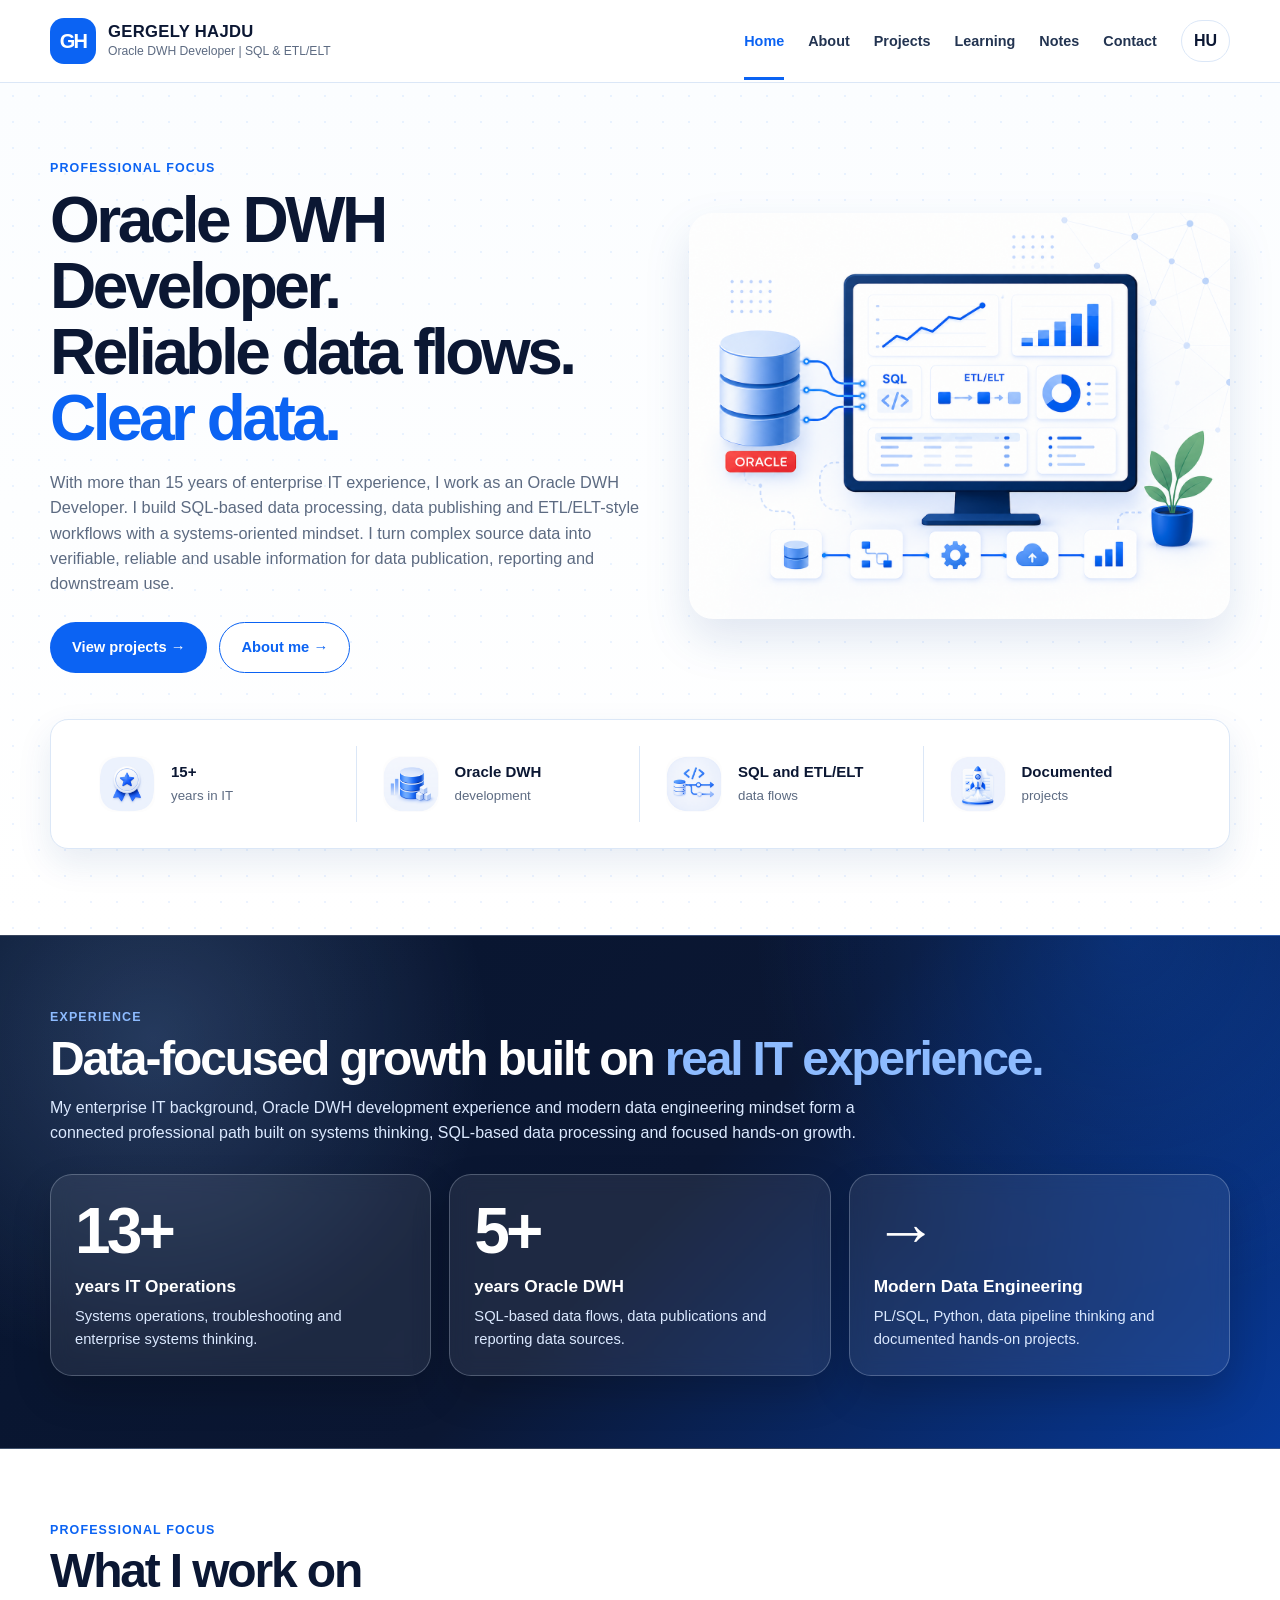
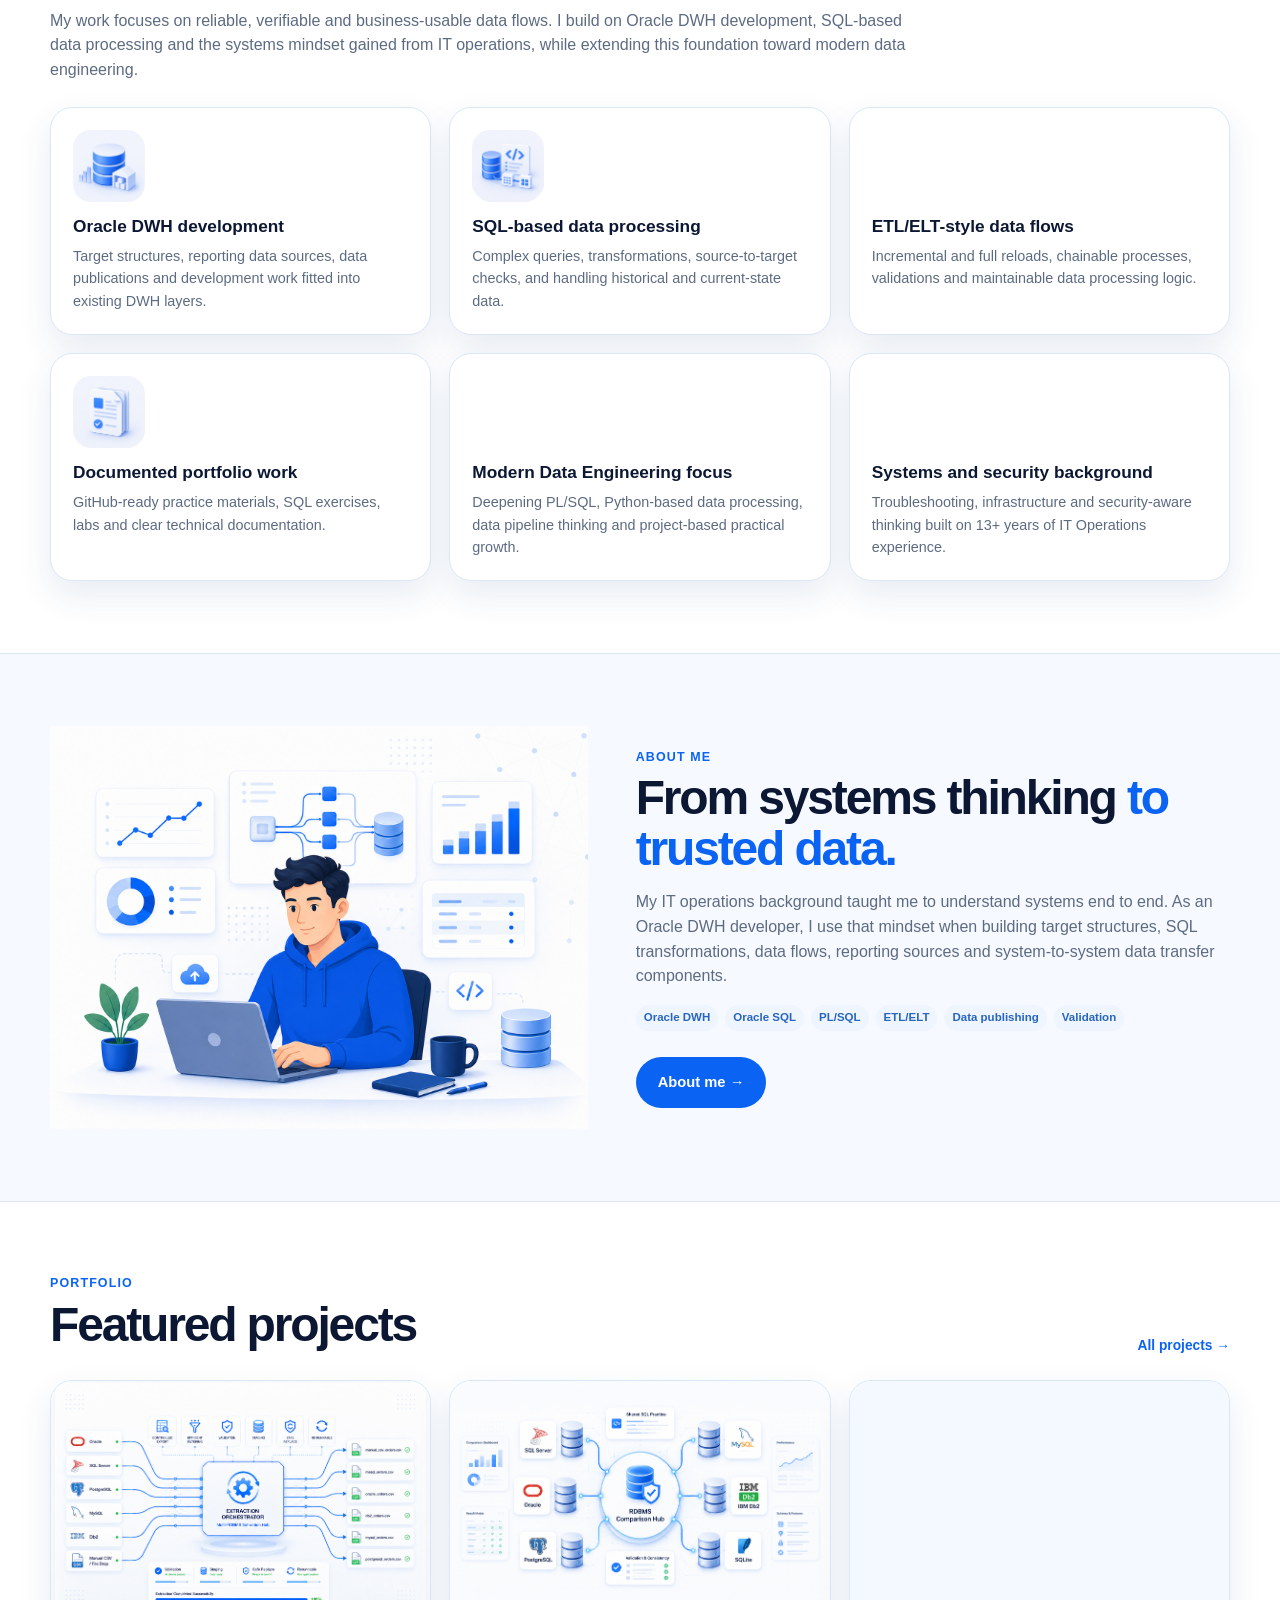
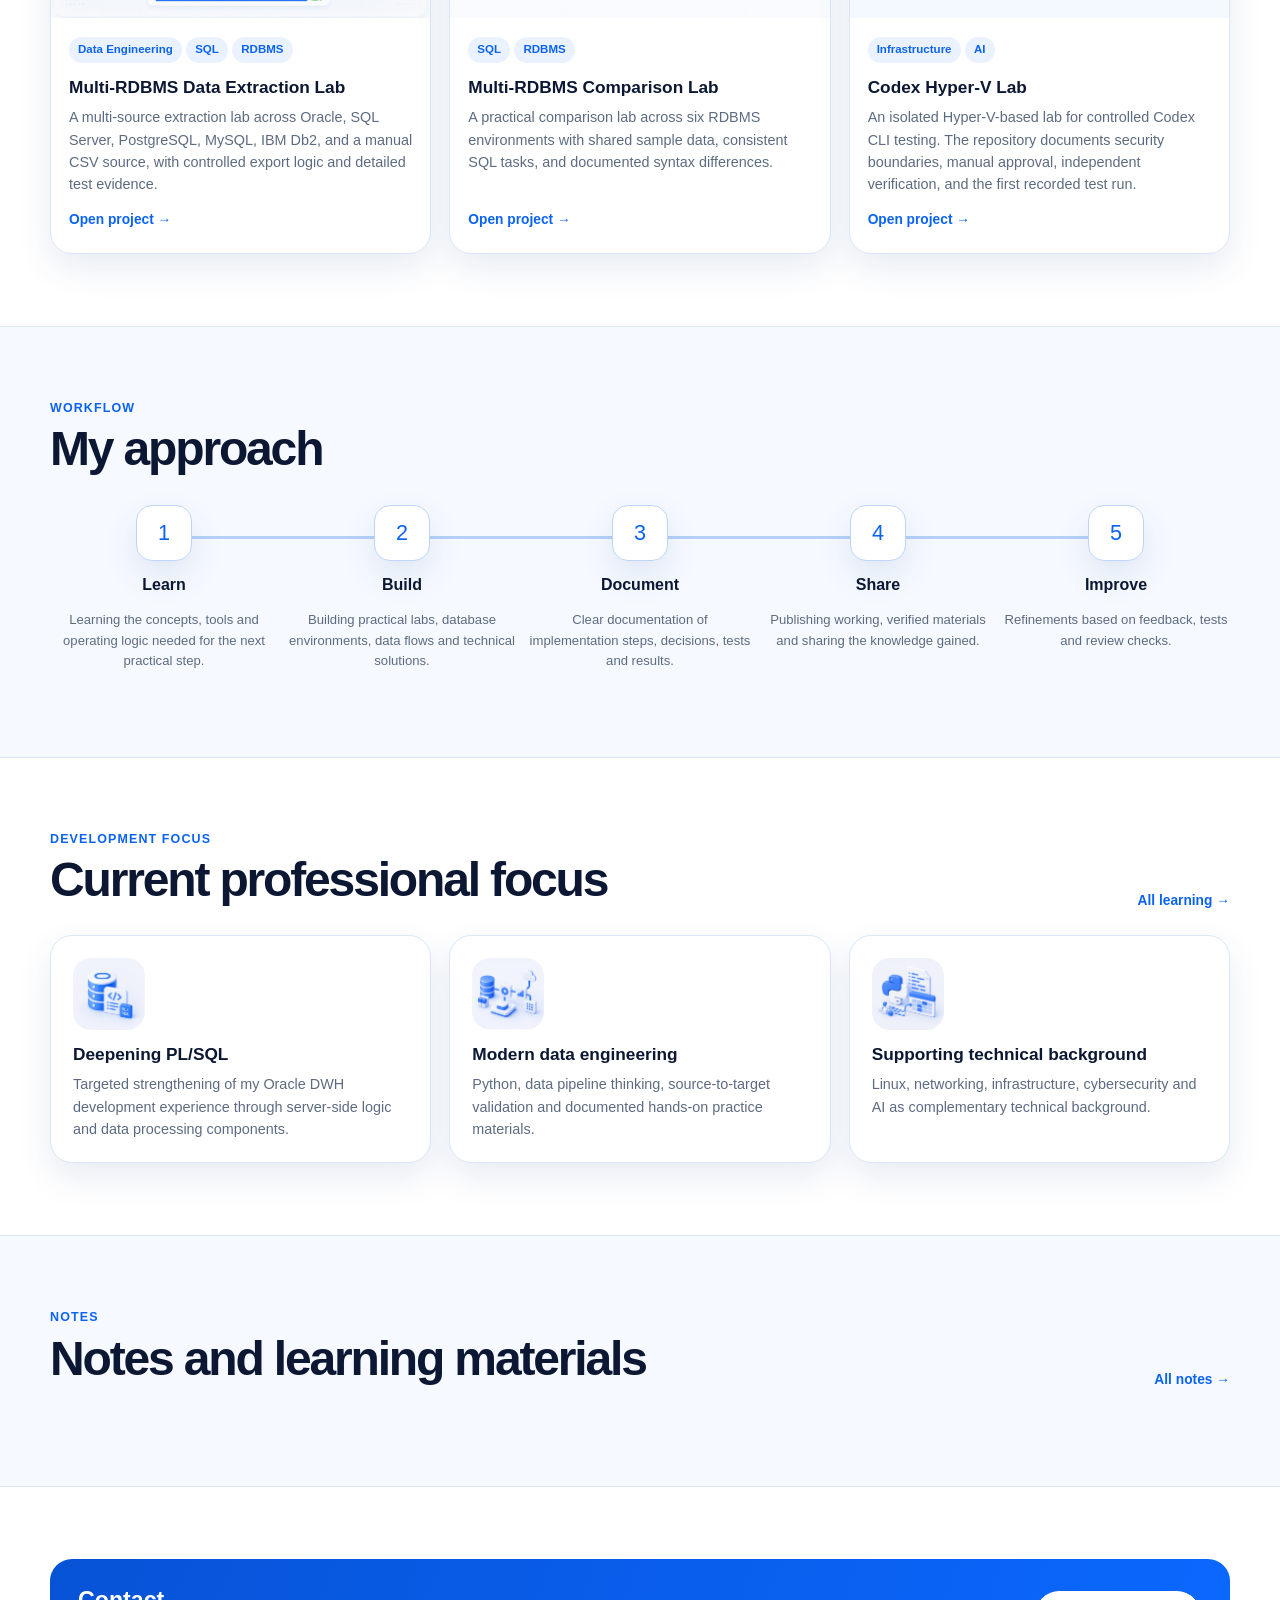
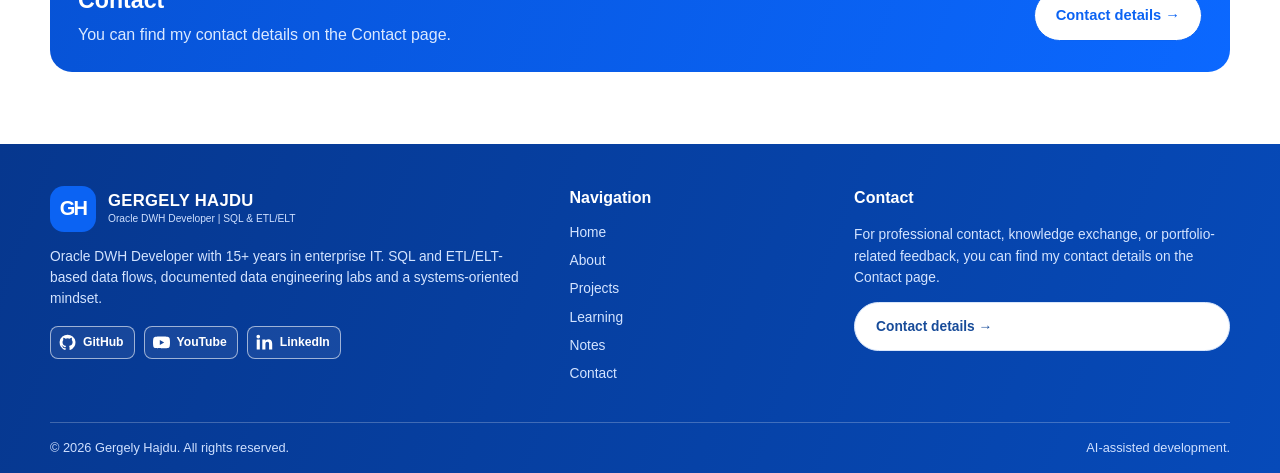
==== en/index.html @ af55f6db "Launch portfolio site on gergelyhajdu.hu" ====
<!doctype html>

<html lang="en">
  <head>
    <meta charset="utf-8" />
    <meta content="width=device-width, initial-scale=1" name="viewport" />
    <meta content="#0b63f3" name="theme-color" />
    <meta
      content="Professional portfolio of Gergely Hajdu, an Oracle DWH Developer focused on SQL and ETL/ELT-based data flows, documented projects and systems thinking."
      name="description"
    />
    <link href="../favicon.svg" rel="icon" type="image/svg+xml" />
    <link href="../favicon.ico" rel="icon" sizes="any" />
    <link href="../favicon-32.png" rel="icon" sizes="32x32" type="image/png" />
    <link href="../favicon-192.png" rel="icon" sizes="192x192" type="image/png" />
    <link href="../apple-touch-icon.png" rel="apple-touch-icon" sizes="180x180" />
    <link href="../assets/css/style.css" rel="stylesheet" />
    <title>Home | Gergely Hajdu</title>
    <meta property="og:title" content="Home | Gergely Hajdu" />
    <meta
      property="og:description"
      content="Professional portfolio of Gergely Hajdu, an Oracle DWH Developer focused on SQL and ETL/ELT-based data flows, documented projects and systems thinking."
    />
    <meta property="og:type" content="website" />
    <meta property="og:url" content="https://gergelyhajdu.hu/en/" />
    <meta property="og:image" content="https://gergelyhajdu.hu/assets/img/home-hero.png" />
    <meta property="og:image:alt" content="Gergely Hajdu professional portfolio" />
    <meta property="og:site_name" content="Hajdu Gergely" />
    <meta property="og:locale" content="en_US" />
    <meta property="og:locale:alternate" content="hu_HU" />
    <meta name="twitter:card" content="summary_large_image" />
    <meta name="twitter:title" content="Home | Gergely Hajdu" />
    <meta
      name="twitter:description"
      content="Professional portfolio of Gergely Hajdu, an Oracle DWH Developer focused on SQL and ETL/ELT-based data flows, documented projects and systems thinking."
    />
    <meta name="twitter:image" content="https://gergelyhajdu.hu/assets/img/home-hero.png" />
    <meta name="twitter:image:alt" content="Gergely Hajdu professional portfolio" />
    <link rel="canonical" href="https://gergelyhajdu.hu/en/" />
    <link rel="alternate" hreflang="hu" href="https://gergelyhajdu.hu/hu/" />
    <link rel="alternate" hreflang="en" href="https://gergelyhajdu.hu/en/" />
    <link rel="alternate" hreflang="x-default" href="https://gergelyhajdu.hu/" />
  </head>
  <body>
    <header class="site-header">
      <div class="container header-inner">
        <a class="brand" href="index.html">
          <span class="brand-mark"> GH </span>
          <span>
            <span class="brand-name"> GERGELY HAJDU </span>
            <span class="brand-sub"> Oracle DWH Developer | SQL &amp; ETL/ELT </span>
          </span>
        </a>
        <nav class="nav" data-nav="">
          <a class="active" href="index.html"> Home </a>
          <a class="" href="about.html"> About </a>
          <a class="" href="projects.html"> Projects </a>
          <a class="" href="learning.html"> Learning </a>
          <a class="" href="notes.html"> Notes </a>
          <a class="" href="contact.html"> Contact </a>
        </nav>
        <div class="header-actions">
          <a class="lang-link" href="../hu/index.html"> HU </a>
          <button aria-expanded="false" aria-label="Menu" class="menu-btn" data-menu="" type="button">☰</button>
        </div>
      </div>
    </header>
    <main>
      <section class="hero">
        <div class="container">
          <div class="hero-grid">
            <div>
              <div class="eyebrow">Professional focus</div>
              <h1>
                Oracle DWH Developer.
                <br />
                Reliable data flows.
                <br />
                <span class="accent"> Clear data. </span>
              </h1>
              <p>
                With more than 15 years of enterprise IT experience, I work as an Oracle DWH Developer. I build
                SQL-based data processing, data publishing and ETL/ELT-style workflows with a systems-oriented mindset.
                I turn complex source data into verifiable, reliable and usable information for data publication,
                reporting and downstream use.
              </p>
              <div class="cta-row">
                <a class="btn btn-primary" href="projects.html"> View projects → </a>
                <a class="btn btn-secondary" href="about.html"> About me → </a>
              </div>
            </div>
            <div class="hero-art">
              <img alt="" src="../assets/img/home-hero.png" width="1448" height="1086" decoding="async" />
            </div>
          </div>
          <div class="trust-strip">
            <div class="trust-item">
              <span class="icon-bubble">
                <img
                  alt="Years in IT icon"
                  src="../assets/img/trust-it-years.png"
                  width="768"
                  height="768"
                  decoding="async"
                  loading="lazy"
                />
              </span>
              <span>
                <strong> 15+ </strong>
                <small> years in IT </small>
              </span>
            </div>
            <div class="trust-item">
              <span class="icon-bubble">
                <img
                  alt="Oracle DWH icon"
                  src="../assets/img/trust-oracle-dwh.png"
                  width="768"
                  height="768"
                  decoding="async"
                  loading="lazy"
                />
              </span>
              <span>
                <strong> Oracle DWH </strong>
                <small> development </small>
              </span>
            </div>
            <div class="trust-item">
              <span class="icon-bubble">
                <img
                  alt="SQL and ETL/ELT icon"
                  src="../assets/img/trust-sql-etl.png"
                  width="768"
                  height="768"
                  decoding="async"
                  loading="lazy"
                />
              </span>
              <span>
                <strong> SQL and ETL/ELT </strong>
                <small> data flows </small>
              </span>
            </div>
            <div class="trust-item">
              <span class="icon-bubble">
                <img
                  alt="Documented projects icon"
                  src="../assets/img/trust-documented-projects.png"
                  width="768"
                  height="768"
                  decoding="async"
                  loading="lazy"
                />
              </span>
              <span>
                <strong> Documented </strong>
                <small> projects </small>
              </span>
            </div>
          </div>
        </div>
      </section>
      <section class="section home-experience-section">
        <div class="container">
          <div class="section-head section-head-stack">
            <div>
              <div class="eyebrow">Experience</div>
              <h2>
                Data-focused growth built on
                <span class="accent"> real IT experience. </span>
              </h2>
            </div>
            <p class="section-copy">
              My enterprise IT background, Oracle DWH development experience and modern data engineering mindset form a
              connected professional path built on systems thinking, SQL-based data processing and focused hands-on
              growth.
            </p>
          </div>
          <div class="home-experience-grid">
            <article class="home-experience-card">
              <strong class="home-experience-value"> 13+ </strong>
              <h3>years IT Operations</h3>
              <p>Systems operations, troubleshooting and enterprise systems thinking.</p>
            </article>
            <article class="home-experience-card">
              <strong class="home-experience-value"> 5+ </strong>
              <h3>years Oracle DWH</h3>
              <p>SQL-based data flows, data publications and reporting data sources.</p>
            </article>
            <article class="home-experience-card">
              <strong class="home-experience-value"> → </strong>
              <h3>Modern Data Engineering</h3>
              <p>PL/SQL, Python, data pipeline thinking and documented hands-on projects.</p>
            </article>
          </div>
        </div>
      </section>
      <section class="section home-focus-section">
        <div class="container">
          <div class="section-head section-head-stack">
            <div>
              <div class="eyebrow">Professional focus</div>
              <h2>What I work on</h2>
            </div>
            <p class="section-copy">
              My work focuses on reliable, verifiable and business-usable data flows. I build on Oracle DWH development,
              SQL-based data processing and the systems mindset gained from IT operations, while extending this
              foundation toward modern data engineering.
            </p>
          </div>
          <div class="card-grid focus-grid">
            <article class="card focus-card">
              <span class="icon-bubble">
                <img
                  alt="Oracle DWH development icon"
                  src="../assets/img/home/focus-oracle-dwh.png"
                  width="1254"
                  height="1254"
                  decoding="async"
                  loading="lazy"
                />
              </span>
              <h3>Oracle DWH development</h3>
              <p>
                Target structures, reporting data sources, data publications and development work fitted into existing
                DWH layers.
              </p>
            </article>
            <article class="card focus-card">
              <span class="icon-bubble">
                <img
                  alt="SQL-based data processing icon"
                  src="../assets/img/home/focus-sql-processing.png"
                  width="1254"
                  height="1254"
                  decoding="async"
                  loading="lazy"
                />
              </span>
              <h3>SQL-based data processing</h3>
              <p>
                Complex queries, transformations, source-to-target checks, and handling historical and current-state
                data.
              </p>
            </article>
            <article class="card focus-card">
              <span class="icon-bubble">
                <img
                  alt="ETL/ELT-style data flows icon"
                  src="../assets/img/home/focus-etl-elt.png"
                  width="1254"
                  height="1254"
                  decoding="async"
                  loading="lazy"
                />
              </span>
              <h3>ETL/ELT-style data flows</h3>
              <p>
                Incremental and full reloads, chainable processes, validations and maintainable data processing logic.
              </p>
            </article>
            <article class="card focus-card">
              <span class="icon-bubble">
                <img
                  alt="Documented portfolio work icon"
                  src="../assets/img/home/focus-documented-portfolio.png"
                  width="1254"
                  height="1254"
                  decoding="async"
                  loading="lazy"
                />
              </span>
              <h3>Documented portfolio work</h3>
              <p>GitHub-ready practice materials, SQL exercises, labs and clear technical documentation.</p>
            </article>
            <article class="card focus-card">
              <span class="icon-bubble">
                <img
                  alt="Modern Data Engineering focus icon"
                  src="../assets/img/home/focus-modern-data-engineering.png"
                  width="1254"
                  height="1254"
                  decoding="async"
                  loading="lazy"
                />
              </span>
              <h3>Modern Data Engineering focus</h3>
              <p>
                Deepening PL/SQL, Python-based data processing, data pipeline thinking and project-based practical
                growth.
              </p>
            </article>
            <article class="card focus-card">
              <span class="icon-bubble">
                <img
                  alt="Systems and security background icon"
                  src="../assets/img/home/focus-systems-security.png"
                  width="1254"
                  height="1254"
                  decoding="async"
                  loading="lazy"
                />
              </span>
              <h3>Systems and security background</h3>
              <p>
                Troubleshooting, infrastructure and security-aware thinking built on 13+ years of IT Operations
                experience.
              </p>
            </article>
          </div>
        </div>
      </section>
      <section class="section section-soft">
        <div class="container split">
          <div>
            <img alt="" src="../assets/img/about-hero.png" width="1448" height="1086" decoding="async" />
          </div>
          <div>
            <div class="eyebrow">About me</div>
            <h2>
              From systems thinking
              <span class="accent"> to trusted data. </span>
            </h2>
            <p class="section-copy">
              My IT operations background taught me to understand systems end to end. As an Oracle DWH developer, I use
              that mindset when building target structures, SQL transformations, data flows, reporting sources and
              system-to-system data transfer components.
            </p>
            <div class="chip-row">
              <span class="chip">Oracle DWH</span>
              <span class="chip">Oracle SQL</span>
              <span class="chip">PL/SQL</span>
              <span class="chip">ETL/ELT</span>
              <span class="chip">Data publishing</span>
              <span class="chip">Validation</span>
            </div>
            <div class="cta-row">
              <a class="btn btn-primary" href="about.html"> About me → </a>
            </div>
          </div>
        </div>
      </section>
      <section class="section">
        <div class="container">
          <div class="section-head">
            <div>
              <div class="eyebrow">Portfolio</div>
              <h2>Featured projects</h2>
            </div>
            <a class="card-link" href="projects.html"> All projects → </a>
          </div>
          <div class="card-grid projects-grid">
            <article class="card project-card" data-tags="data-engineering sql rdbms">
              <img
                alt="Multi-RDBMS Data Extraction Lab project image"
                src="../assets/img/projects/project-multi-rdbms-data-extraction-lab.png"
                width="1586"
                height="992"
                decoding="async"
                loading="lazy"
              />
              <div class="project-content">
                <span>
                  <span class="tag">Data Engineering</span>
                  <span class="tag">SQL</span>
                  <span class="tag">RDBMS</span>
                </span>
                <h3>Multi-RDBMS Data Extraction Lab</h3>
                <p>
                  A multi-source extraction lab across Oracle, SQL Server, PostgreSQL, MySQL, IBM Db2, and a manual CSV
                  source, with controlled export logic and detailed test evidence.
                </p>
                <a
                  class="card-link"
                  href="https://github.com/gergelyhajdu/multi-rdbms-data-extraction-lab"
                  rel="noopener"
                  target="_blank"
                  >Open project →</a
                >
              </div>
            </article>
            <article class="card project-card" data-tags="sql rdbms">
              <img
                alt="Multi-RDBMS Comparison Lab project image"
                src="../assets/img/projects/project-multi-rdbms-comparison-lab.png"
                width="1586"
                height="992"
                decoding="async"
                loading="lazy"
              />
              <div class="project-content">
                <span>
                  <span class="tag">SQL</span>
                  <span class="tag">RDBMS</span>
                </span>
                <h3>Multi-RDBMS Comparison Lab</h3>
                <p>
                  A practical comparison lab across six RDBMS environments with shared sample data, consistent SQL
                  tasks, and documented syntax differences.
                </p>
                <a
                  class="card-link"
                  href="https://github.com/gergelyhajdu/multi-rdbms-comparison-lab"
                  rel="noopener"
                  target="_blank"
                  >Open project →</a
                >
              </div>
            </article>
            <article class="card project-card" data-tags="infrastructure ai">
              <img
                alt="Codex Hyper-V Lab project image"
                src="../assets/img/projects/project-codex-hyperv-lab.png"
                width="1586"
                height="992"
                decoding="async"
                loading="lazy"
              />
              <div class="project-content">
                <span>
                  <span class="tag">Infrastructure</span>
                  <span class="tag">AI</span>
                </span>
                <h3>Codex Hyper-V Lab</h3>
                <p>
                  An isolated Hyper-V-based lab for controlled Codex CLI testing. The repository documents security
                  boundaries, manual approval, independent verification, and the first recorded test run.
                </p>
                <a
                  class="card-link"
                  href="https://github.com/gergelyhajdu/codex-hyperv-lab"
                  rel="noopener"
                  target="_blank"
                  >Open project →</a
                >
              </div>
            </article>
          </div>
        </div>
      </section>
      <section class="section section-soft">
        <div class="container">
          <div class="section-head">
            <div>
              <div class="eyebrow">Workflow</div>
              <h2>My approach</h2>
            </div>
          </div>
          <div class="approach">
            <div class="step">
              <span class="icon-bubble"> 1 </span>
              <div>
                <strong> Learn </strong>
                <p>Learning the concepts, tools and operating logic needed for the next practical step.</p>
              </div>
            </div>
            <div class="step">
              <span class="icon-bubble"> 2 </span>
              <div>
                <strong> Build </strong>
                <p>Building practical labs, database environments, data flows and technical solutions.</p>
              </div>
            </div>
            <div class="step">
              <span class="icon-bubble"> 3 </span>
              <div>
                <strong> Document </strong>
                <p>Clear documentation of implementation steps, decisions, tests and results.</p>
              </div>
            </div>
            <div class="step">
              <span class="icon-bubble"> 4 </span>
              <div>
                <strong> Share </strong>
                <p>Publishing working, verified materials and sharing the knowledge gained.</p>
              </div>
            </div>
            <div class="step">
              <span class="icon-bubble"> 5 </span>
              <div>
                <strong> Improve </strong>
                <p>Refinements based on feedback, tests and review checks.</p>
              </div>
            </div>
          </div>
        </div>
      </section>
      <section class="section current-focus-section">
        <div class="container">
          <div class="section-head">
            <div>
              <div class="eyebrow">Development focus</div>
              <h2>Current professional focus</h2>
            </div>
            <a class="card-link" href="learning.html"> All learning → </a>
          </div>
          <div class="card-grid focus-grid">
            <article class="card focus-card">
              <span class="icon-bubble">
                <img
                  alt="Deepening PL/SQL icon"
                  src="../assets/img/home/current-focus-plsql.png"
                  width="1254"
                  height="1254"
                  decoding="async"
                  loading="lazy"
                />
              </span>
              <h3>Deepening PL/SQL</h3>
              <p>
                Targeted strengthening of my Oracle DWH development experience through server-side logic and data
                processing components.
              </p>
            </article>
            <article class="card focus-card">
              <span class="icon-bubble">
                <img
                  alt="Modern data engineering icon"
                  src="../assets/img/home/current-focus-modern-de.png"
                  width="1254"
                  height="1254"
                  decoding="async"
                  loading="lazy"
                />
              </span>
              <h3>Modern data engineering</h3>
              <p>
                Python, data pipeline thinking, source-to-target validation and documented hands-on practice materials.
              </p>
            </article>
            <article class="card focus-card">
              <span class="icon-bubble">
                <img
                  alt="Python and data processing icon"
                  src="../assets/img/home/current-focus-python.png"
                  width="1254"
                  height="1254"
                  decoding="async"
                  loading="lazy"
                />
              </span>
              <h3>Supporting technical background</h3>
              <p>Linux, networking, infrastructure, cybersecurity and AI as complementary technical background.</p>
            </article>
          </div>
        </div>
      </section>
      <section class="section section-soft">
        <div class="container">
          <div class="section-head">
            <div>
              <div class="eyebrow">Notes</div>
              <h2>Notes and learning materials</h2>
            </div>
            <a class="card-link" href="notes.html"> All notes → </a>
          </div>
          <!-- Homepage note cards temporarily hidden until the Notes page has actual published content.

     <div class="card-grid notes-grid">
      <article class="card note-card">
       <span class="tag">
        Cisco IOS CLI
       </span>
       <h3>
        Cisco IOS CLI command notes
       </h3>
       <p>
        A continuously expanding command collection designed as a learning reference rather than a full manual.
       </p>
       <a class="card-link" href="notes.html">
        Details →
       </a>
      </article>
      <article class="card note-card">
       <span class="tag">
        IBM Cybersecurity
       </span>
       <h3>
        Structured study notes
       </h3>
       <p>
        Readable Hungarian notes built from English course material while preserving technical meaning.
       </p>
       <a class="card-link" href="notes.html">
        Details →
       </a>
      </article>
      <article class="card note-card">
       <span class="tag">
        IBM Data Engineering
       </span>
       <h3>
        Data engineering foundations
       </h3>
       <p>
        Course concepts will later be mapped to practical projects and GitHub documentation.
       </p>
       <a class="card-link" href="notes.html">
        Details →
       </a>
      </article>
     </div>
     -->
        </div>
      </section>
      <section class="section">
        <div class="container">
          <div class="cta-band">
            <div>
              <h3>Contact</h3>
              <p>You can find my contact details on the Contact page.</p>
            </div>
            <a class="btn btn-secondary" href="contact.html">Contact details →</a>
          </div>
        </div>
      </section>
    </main>
    <footer class="footer">
      <div class="container">
        <div class="footer-grid">
          <div>
            <div class="brand">
              <span class="brand-mark"> GH </span>
              <span>
                <span class="brand-name"> GERGELY HAJDU </span>
                <span class="brand-sub"> Oracle DWH Developer | SQL &amp; ETL/ELT </span>
              </span>
            </div>
            <p>
              Oracle DWH Developer with 15+ years in enterprise IT. SQL and ETL/ELT-based data flows, documented data
              engineering labs and a systems-oriented mindset.
            </p>
            <div class="social-row">
              <a
                aria-label="GitHub"
                class="social-btn"
                href="https://github.com/gergelyhajdu"
                rel="noopener"
                target="_blank"
              >
                <img
                  alt=""
                  src="../assets/img/social/github.svg"
                  width="24"
                  height="24"
                  decoding="async"
                  loading="lazy"
                />
                <span> GitHub </span>
              </a>
              <a
                aria-label="YouTube"
                class="social-btn"
                href="https://www.youtube.com/@GergelyHajduData"
                rel="noopener"
                target="_blank"
              >
                <img
                  alt=""
                  src="../assets/img/social/youtube.svg"
                  width="24"
                  height="24"
                  decoding="async"
                  loading="lazy"
                />
                <span> YouTube </span>
              </a>
              <a
                aria-label="LinkedIn"
                class="social-btn"
                href="https://www.linkedin.com/in/gergely-hajdu-data/"
                rel="noopener"
                target="_blank"
              >
                <img
                  alt=""
                  src="../assets/img/social/linkedin.svg"
                  width="24"
                  height="24"
                  decoding="async"
                  loading="lazy"
                />
                <span> LinkedIn </span>
              </a>
            </div>
          </div>
          <div>
            <h4>Navigation</h4>
            <a href="index.html"> Home </a>
            <a href="about.html"> About </a>
            <a href="projects.html"> Projects </a>
            <a href="learning.html"> Learning </a>
            <a href="notes.html"> Notes </a>
            <a href="contact.html"> Contact </a>
          </div>
          <div>
            <h4>Contact</h4>
            <p>For professional contact, knowledge exchange, or portfolio-related feedback, you can find my contact details on the Contact page.</p>
            <a class="btn btn-secondary" href="contact.html"> Contact details → </a>
          </div>
        </div>
        <div class="footer-bottom">
          <span> © 2026 Gergely Hajdu. All rights reserved. </span>
          <span> AI-assisted development. </span>
        </div>
      </div>
    </footer>
    <button aria-label="Back to top" class="back-to-top" data-back-to-top="" type="button">↑</button>
    <script src="../assets/js/site.js"></script>
  </body>
</html>
---- assets/css/style.css ----
:root {
  --blue: #0b63f3;
  --blue-2: #0648bf;
  --blue-3: #eaf2ff;
  --ink: #0b1733;
  --muted: #5d6b82;
  --line: #dbe7f7;
  --surface: #fff;
  --surface-soft: #f6f9ff;
  --footer: #073a9b;
  --shadow: 0 14px 34px rgba(15, 64, 140, 0.1);
  --radius: 22px;
  --max: 1180px;
}

* {
  box-sizing: border-box;
}

html {
  scroll-behavior: smooth;
}

body {
  margin: 0;
  font-family: Inter, Arial, Helvetica, sans-serif;
  background: #fff;
  color: var(--ink);
  line-height: 1.55;
}

a {
  text-decoration: none;
  color: inherit;
}

img {
  max-width: 100%;
  height: auto;
  display: block;
}

.container {
  width: min(var(--max), calc(100% - 36px));
  margin-inline: auto;
}

.eyebrow {
  font-size: 0.78rem;
  letter-spacing: 0.09em;
  text-transform: uppercase;
  color: var(--blue);
  font-weight: 800;
}

.muted {
  color: var(--muted);
}

.site-header {
  position: sticky;
  top: 0;
  z-index: 30;
  background: rgba(255, 255, 255, 0.94);
  border-bottom: 1px solid var(--line);
  backdrop-filter: blur(15px);
}

.header-inner {
  min-height: 82px;
  display: flex;
  align-items: center;
  gap: 24px;
}

.brand {
  display: flex;
  align-items: center;
  gap: 12px;
  margin-right: auto;
  min-width: 0;
}

.brand > span:last-child {
  display: block;
  min-width: 0;
}

.brand-mark {
  width: 46px;
  height: 46px;
  border-radius: 14px;
  background: var(--blue);
  color: white;
  font-weight: 900;
  font-size: 1.25rem;
  display: grid;
  place-items: center;
  letter-spacing: -0.09em;
  flex: 0 0 auto;
}

.brand-name {
  display: block;
  font-weight: 900;
  letter-spacing: 0.02em;
  font-size: 1.04rem;
  line-height: 1.05;
}

.brand-sub {
  display: block;
  font-size: 0.76rem;
  color: var(--muted);
  margin-top: 4px;
  line-height: 1.25;
  white-space: nowrap;
}

.nav {
  display: flex;
  gap: 24px;
  align-items: center;
}

.nav a {
  font-size: 0.9rem;
  color: #233451;
  font-weight: 700;
  padding: 28px 0 24px;
  border-bottom: 3px solid transparent;
}

.nav a:hover,
.nav a.active {
  color: var(--blue);
  border-color: var(--blue);
}

.header-actions {
  display: flex;
  gap: 10px;
  align-items: center;
}

.lang-link,
.menu-btn {
  border: 1px solid var(--line);
  background: white;
  color: var(--ink);
  border-radius: 999px;
  padding: 8px 12px;
  font-weight: 800;
  cursor: pointer;
}

.lang-link.active {
  background: var(--blue);
  border-color: var(--blue);
  color: white;
}

.menu-btn {
  display: none;
  font-size: 1.1rem;
}

.hero {
  position: relative;
  overflow: hidden;
  background: linear-gradient(180deg, #fbfdff, #fff);
  padding: 76px 0 34px;
}

.hero:before,
.page-hero:before {
  content: "";
  position: absolute;
  inset: 0;
  background-image: radial-gradient(#8dbbff 1.4px, transparent 1.4px);
  background-size: 26px 26px;
  opacity: 0.17;
  pointer-events: none;
}

.hero-grid,
.page-hero-grid {
  position: relative;
  display: grid;
  grid-template-columns: 1.05fr 0.95fr;
  gap: 42px;
  align-items: center;
}

.hero h1,
.page-hero h1 {
  font-size: clamp(2.5rem, 5vw, 4.8rem);
  line-height: 1.03;
  margin: 10px 0 18px;
  letter-spacing: -0.055em;
}

.accent {
  color: var(--blue);
}

.hero p,
.page-hero p {
  color: var(--muted);
  max-width: 680px;
  font-size: 1.02rem;
}

.cta-row {
  display: flex;
  flex-wrap: wrap;
  gap: 12px;
  margin-top: 26px;
}

.btn {
  display: inline-flex;
  align-items: center;
  justify-content: center;
  gap: 10px;
  border-radius: 999px;
  padding: 13px 21px;
  font-weight: 800;
  font-size: 0.92rem;
  border: 1px solid transparent;
  transition: 0.18s ease;
}

.btn-primary {
  background: var(--blue);
  color: white;
}

.btn-primary:hover {
  background: var(--blue-2);
  transform: translateY(-2px);
}

.btn-secondary {
  color: var(--blue);
  border-color: var(--blue);
  background: white;
}

.btn-secondary:hover {
  background: var(--blue-3);
}

.hero-art img,
.page-hero-art img {
  width: 100%;
  border-radius: 24px;
  filter: drop-shadow(0 20px 22px rgba(7, 54, 140, 0.12));
}

.trust-strip {
  display: grid;
  grid-template-columns: repeat(4, 1fr);
  background: white;
  box-shadow: var(--shadow);
  border: 1px solid var(--line);
  border-radius: 18px;
  padding: 16px 12px;
  margin-top: 26px;
  position: relative;
}

.trust-item {
  display: flex;
  gap: 12px;
  align-items: center;
  padding: 4px 16px;
  border-right: 1px solid var(--line);
}

.trust-item:last-child {
  border-right: 0;
}

.icon-bubble {
  width: 56px;
  height: 56px;
  border-radius: 16px;
  display: grid;
  place-items: center;
  background: transparent;
  color: var(--blue);
  font-size: 1.35rem;
  flex: 0 0 auto;
  overflow: hidden;
}

.trust-strip .icon-bubble img {
  width: 100%;
  height: 100%;
  display: block;
  object-fit: cover;
}

.trust-item strong {
  display: block;
  font-size: 0.94rem;
}

.trust-item small {
  color: var(--muted);
}

.section {
  padding: 72px 0;
}

.section-soft {
  background: var(--surface-soft);
  border-top: 1px solid var(--line);
  border-bottom: 1px solid var(--line);
}

.section-head {
  display: flex;
  justify-content: space-between;
  gap: 22px;
  align-items: end;
  margin-bottom: 24px;
}

.section h2 {
  font-size: clamp(2rem, 4vw, 3rem);
  line-height: 1.05;
  letter-spacing: -0.045em;
  margin: 6px 0;
}

.section-copy {
  color: var(--muted);
  max-width: 780px;
}

.card-grid {
  display: grid;
  gap: 18px;
}

.focus-grid {
  grid-template-columns: repeat(3, 1fr);
}

.card {
  background: var(--surface);
  border: 1px solid var(--line);
  border-radius: var(--radius);
  box-shadow: var(--shadow);
  padding: 22px;
}

.focus-card h3,
.project-card h3,
.note-card h3 {
  font-size: 1.08rem;
  line-height: 1.22;
  margin: 14px 0 8px;
}

.focus-card p,
.project-card p,
.note-card p {
  font-size: 0.9rem;
  color: var(--muted);
  margin: 0;
}

.split {
  display: grid;
  grid-template-columns: 0.95fr 1.05fr;
  gap: 48px;
  align-items: center;
}

.filters {
  display: flex;
  flex-wrap: wrap;
  gap: 8px;
  margin-bottom: 20px;
}

.filter-btn {
  border: 1px solid #bdd4f7;
  background: white;
  border-radius: 999px;
  padding: 9px 16px;
  color: #3d506d;
  font-weight: 800;
  cursor: pointer;
}

.filter-btn.active,
.filter-btn:hover {
  background: var(--blue);
  border-color: var(--blue);
  color: #fff;
}

.projects-grid {
  grid-template-columns: repeat(3, 1fr);
}

.project-card {
  padding: 0;
  overflow: hidden;
  display: flex;
  flex-direction: column;
}

.project-card[hidden] {
  display: none;
}

.project-card img {
  width: 100%;
  aspect-ratio: 16/10;
  object-fit: cover;
  background: #edf5ff;
}

.project-content {
  padding: 18px 18px 22px;
  display: flex;
  flex-direction: column;
  flex: 1;
}

.tag {
  display: inline-flex;
  align-items: center;
  border-radius: 999px;
  padding: 4px 9px;
  background: var(--blue-3);
  color: var(--blue);
  font-size: 0.72rem;
  font-weight: 900;
  width: max-content;
}

.status {
  margin-left: 6px;
  background: #ecfdf3;
  color: #15824b;
}

.status.private {
  background: #fff7db;
  color: #946000;
}

.status.planned {
  background: #f3f4f6;
  color: #4b5563;
}

.card-link {
  display: inline-flex;
  gap: 8px;
  align-items: center;
  color: var(--blue);
  font-weight: 900;
  font-size: 0.86rem;
  margin-top: auto;
  padding-top: 14px;
}

.approach {
  display: grid;
  grid-template-columns: repeat(5, 1fr);
  gap: 10px;
  position: relative;
}

.approach:before {
  content: "";
  position: absolute;
  top: 31px;
  left: 8%;
  right: 8%;
  height: 3px;
  background: #b6d0fb;
}

.step {
  text-align: center;
  position: relative;
}

.step .icon-bubble {
  margin: auto;
  background: #fff;
  border: 1px solid #bed6fd;
  box-shadow: var(--shadow);
}

.step strong {
  display: block;
  margin-top: 12px;
}

.step p {
  font-size: 0.82rem;
  color: var(--muted);
}

.notes-grid {
  grid-template-columns: repeat(3, 1fr);
}

.note-card {
  display: flex;
  flex-direction: column;
}

.contact-grid {
  display: grid;
  grid-template-columns: 1fr 1fr;
  gap: 20px;
}

.info-card {
  padding: 28px;
}

textarea {
  width: 100%;
  padding: 14px 15px;
  border: 1px solid #bfd4f5;
  border-radius: 12px;
  background: #fff;
  font: inherit;
}

textarea {
  min-height: 150px;
  resize: vertical;
}

.info-list {
  display: grid;
  gap: 14px;
}

.info-row {
  display: flex;
  gap: 12px;
  align-items: flex-start;
  padding-bottom: 14px;
  border-bottom: 1px solid var(--line);
}

.info-row:last-child {
  border-bottom: 0;
}

.info-row a {
  color: var(--blue);
  font-weight: 800;
  overflow-wrap: anywhere;
}

.page-hero > .container > .trust-strip {
  margin-top: 30px;
  clear: both;
}

.page-hero {
  position: relative;
  overflow: hidden;
  padding: 68px 0 34px;
  background: linear-gradient(180deg, #fbfdff, #fff);
}

.page-hero h1 {
  font-size: clamp(2.8rem, 5vw, 4.4rem);
}

.summary-panel {
  display: grid;
  grid-template-columns: 1.05fr 0.95fr;
  gap: 24px;
}

.timeline {
  border-left: 3px solid #b7d0fb;
  padding-left: 24px;
  margin-left: 8px;
}

.timeline-item {
  position: relative;
  padding: 0 0 20px;
}

.timeline-item:before {
  content: "";
  position: absolute;
  width: 15px;
  height: 15px;
  background: var(--blue);
  border-radius: 50%;
  left: -33px;
  top: 5px;
  border: 3px solid #eaf2ff;
}

.timeline-item strong {
  display: block;
}

.timeline-item small {
  color: var(--muted);
}

.skill-grid {
  grid-template-columns: repeat(3, 1fr);
}

.simple-list {
  display: grid;
  gap: 10px;
}

.simple-list li {
  margin-bottom: 7px;
}

.learning-grid {
  grid-template-columns: repeat(3, 1fr);
}

.learning-card h3 {
  margin: 10px 0 4px;
}

.chip-row {
  display: flex;
  flex-wrap: wrap;
  gap: 7px;
  margin-top: 12px;
}

.chip {
  background: #eef5ff;
  color: #2765be;
  border-radius: 999px;
  padding: 4px 8px;
  font-size: 0.72rem;
  font-weight: 800;
}

.cta-band {
  display: flex;
  justify-content: space-between;
  gap: 20px;
  align-items: center;
  border-radius: var(--radius);
  background: linear-gradient(110deg, #0753d6, #0b68ff);
  color: white;
  padding: 24px 28px;
}

.cta-band h3 {
  margin: 0;
  font-size: 1.45rem;
}

.cta-band p {
  margin: 4px 0 0;
  color: #dbe9ff;
}

.footer {
  background: linear-gradient(110deg, #06378e, #064ab9);
  color: white;
  padding: 42px 0 16px;
}

.footer-grid {
  display: grid;
  grid-template-columns: 1.55fr 0.8fr 1.2fr;
  gap: 34px;
}

.footer h4 {
  margin: 0 0 11px;
}

.footer a {
  display: block;
  color: #d4e4ff;
  font-size: 0.86rem;
  margin: 7px 0;
}

.footer .btn-secondary {
  color: #174b99;
  background: #fff;
  border-color: #d8e6fb;
}

.footer .btn-secondary:hover {
  color: #0c3479;
  background: #edf4ff;
}

.footer p {
  font-size: 0.86rem;
  color: #d4e4ff;
}

.footer .brand-sub {
  color: #cfe0ff;
  font-size: 0.64rem;
  white-space: normal;
}

.social-row {
  display: flex;
  gap: 9px;
  margin-top: 14px;
}

.footer-bottom {
  border-top: 1px solid rgba(255, 255, 255, 0.23);
  margin-top: 30px;
  padding-top: 15px;
  color: #cfe0ff;
  font-size: 0.8rem;
  display: flex;
  justify-content: space-between;
  gap: 20px;
}

@media (max-width: 1120px) {
  .nav {
    position: fixed;
    inset: 78px 0 auto;
    background: var(--surface);
    padding: 14px 18px 22px;
    border-bottom: 1px solid var(--line);
    display: none;
    flex-direction: column;
    align-items: stretch;
    gap: 0;
  }

  .nav.open {
    display: flex;
    max-height: calc(100vh - 78px);
    max-height: calc(100dvh - 78px);
    overflow-y: auto;
    overscroll-behavior: contain;
    -webkit-overflow-scrolling: touch;
  }

  .nav a {
    padding: 12px;
    border: 0;
  }

  .menu-btn {
    display: inline-flex;
  }

  .hero-grid,
  .page-hero-grid,
  .split,
  .summary-panel {
    grid-template-columns: 1fr;
  }

  .hero,
  .page-hero {
    padding-top: 0;
  }

  .hero-grid,
  .page-hero-grid {
    gap: 26px;
  }

  .hero-art,
  .page-hero-art {
    display: block;
    order: -1;
    width: 100vw;
    max-width: none;
    margin-left: calc(50% - 50vw);
    overflow: hidden;
    height: clamp(110px, 24vw, 170px);
    background: var(--surface-soft);
    border-top: 1px solid var(--line);
    border-bottom: 1px solid var(--line);
  }

  .hero-art img,
  .page-hero-art img {
    width: 100%;
    max-width: none;
    height: 100%;
    object-fit: cover;
    object-position: center center;
    border-radius: 0;
    filter: none;
    transform: none;
  }

  .focus-grid,
  .projects-grid,
  .learning-grid,
  .skill-grid {
    grid-template-columns: repeat(2, 1fr);
  }

  .approach {
    grid-template-columns: 1fr;
    gap: 15px;
  }

  .approach:before {
    top: 0;
    bottom: 0;
    left: 23px;
    right: auto;
    width: 3px;
    height: auto;
  }

  .step {
    display: grid;
    grid-template-columns: 54px 1fr;
    text-align: left;
    gap: 10px;
  }

  .step .icon-bubble {
    margin: 0;
  }

  .step strong {
    margin-top: 0;
  }

  .step p {
    margin: 2px 0;
  }

  .footer-grid {
    grid-template-columns: repeat(2, 1fr);
  }

  .footer-grid > div:first-child {
    grid-column: 1/-1;
  }

  body.menu-open {
    overflow: hidden;
  }

  body.menu-open::before {
    content: "";
    position: fixed;
    inset: 0;
    background: rgba(15, 23, 42, 0.8);
    z-index: 75;
  }

  .site-header {
    z-index: 120;
  }

  .nav {
    z-index: 130;
  }
}

@media (max-width: 640px) {
  .container {
    width: min(100% - 24px, var(--max));
  }

  .header-inner {
    min-height: 72px;
  }

  .brand-mark {
    width: 40px;
    height: 40px;
  }

  .brand-name {
    font-size: 0.9rem;
  }

  .brand-sub {
    font-size: 0.58rem;
    line-height: 1.18;
    max-width: 255px;
    white-space: normal;
  }

  .nav {
    inset: 72px 0 auto;
  }

  .nav.open {
    max-height: calc(100vh - 72px);
    max-height: calc(100dvh - 72px);
  }

  .lang-link {
    padding: 7px 9px;
    font-size: 0.75rem;
  }

  .hero,
  .page-hero {
    padding-top: 0;
  }

  .hero-grid,
  .page-hero-grid {
    gap: 20px;
  }

  .hero h1,
  .page-hero h1 {
    font-size: 2.45rem;
  }

  .hero p,
  .page-hero p {
    font-size: 0.92rem;
  }

  .trust-strip {
    grid-template-columns: 1fr 1fr;
    padding: 8px;
  }

  .trust-item {
    padding: 10px 12px;
    border-right: 0;
    border-bottom: 1px solid var(--line);
  }

  .trust-item:nth-last-child(-n/**/+2) {
    border-bottom: 0;
  }

  .icon-bubble {
    width: 50px;
    height: 50px;
    border-radius: 14px;
  }

  .section {
    padding: 48px 0;
  }

  .section-head {
    display: block;
  }

  .focus-grid,
  .projects-grid,
  .notes-grid,
  .learning-grid,
  .skill-grid,
  .contact-grid {
    grid-template-columns: 1fr;
  }

  .project-card {
    max-width: 520px;
  }

  .cta-band {
    display: block;
  }

  .cta-band .btn {
    margin-top: 12px;
  }

  .footer-grid {
    grid-template-columns: 1fr;
  }

  .footer-grid > div:first-child,
  .footer-grid > div:last-child {
    grid-column: auto;
  }

  .footer-bottom {
    display: block;
  }

  .footer-bottom span {
    display: block;
    margin-top: 6px;
  }
}

@media (max-width: 420px) {
  .header-inner {
    gap: 8px;
  }

  .brand {
    gap: 8px;
  }

  .brand-name {
    font-size: 0.82rem;
  }

  .brand-sub {
    font-size: 0.52rem;
    max-width: 190px;
  }

  .lang-link {
    padding: 6px 8px;
  }

  .menu-btn {
    padding: 7px 10px;
  }

  .trust-strip {
    padding: 8px;
  }

  .trust-item {
    padding: 10px;
  }

  .trust-strip .icon-bubble {
    width: 44px;
    height: 44px;
    border-radius: 13px;
  }
}

.social-row {
  display: flex;
  flex-wrap: wrap;
  gap: 9px;
  margin-top: 16px;
}

.footer .social-btn {
  display: inline-flex;
  align-items: center;
  gap: 7px;
  margin: 0;
  padding: 7px 10px 7px 8px;
  border: 1px solid rgba(255, 255, 255, 0.58);
  border-radius: 8px;
  background: rgba(255, 255, 255, 0.07);
  color: #fff;
  font-size: 0.76rem;
  font-weight: 800;
  line-height: 1;
  transition:
    transform 0.16s ease,
    background 0.16s ease,
    border-color 0.16s ease;
}

.footer .social-btn img {
  width: 17px;
  height: 17px;
  display: block;
  flex: 0 0 auto;
}

.footer .social-btn:hover {
  transform: translateY(-2px);
  background: rgba(255, 255, 255, 0.16);
  border-color: #fff;
  color: #fff;
}

.back-to-top {
  position: fixed;
  right: 20px;
  bottom: 20px;
  z-index: 24;
  width: 48px;
  height: 48px;
  display: grid;
  place-items: center;
  border: 1px solid rgba(11, 99, 243, 0.24);
  border-radius: 50%;
  background: var(--blue);
  color: #fff;
  box-shadow: 0 12px 26px rgba(6, 72, 191, 0.25);
  font:
    900 1.25rem/1 Inter,
    Arial,
    Helvetica,
    sans-serif;
  cursor: pointer;
  opacity: 0;
  visibility: hidden;
  pointer-events: none;
  transform: translateY(10px);
  transition:
    opacity 0.18s ease,
    visibility 0.18s ease,
    transform 0.18s ease,
    background 0.18s ease;
}

.back-to-top:hover {
  background: var(--blue-2);
  transform: translateY(-2px);
}

.back-to-top:focus-visible {
  outline: 3px solid #a8cbff;
  outline-offset: 3px;
}

.back-to-top.is-visible {
  opacity: 1;
  visibility: visible;
  pointer-events: auto;
  transform: translateY(0);
}

@media (max-width: 640px) {
  .back-to-top {
    right: 14px;
    bottom: 14px;
    width: 44px;
    height: 44px;
    font-size: 1.14rem;
  }
}

.preference-card {
  padding: 28px;
}

.contact-icon {
  width: 58px;
  height: 58px;
  display: grid;
  place-items: center;
  flex: 0 0 auto;
  overflow: hidden;
  border-radius: 16px;
  background: transparent;
}

.contact-icon img {
  width: 100%;
  height: 100%;
  display: block;
  object-fit: cover;
}

.info-row span:not(.contact-icon) {
  color: var(--muted);
}

@media (max-width: 640px) {
  .contact-icon {
    width: 52px;
    height: 52px;
    border-radius: 15px;
  }
}

@media (max-width: 420px) {
  .contact-icon {
    width: 48px;
    height: 48px;
    border-radius: 14px;
  }
}

.section-head-stack {
  display: block;
  align-items: initial;
}

.section-head-stack .section-copy {
  margin: 12px 0 0;
  max-width: 860px;
}

.approach-cards {
  grid-template-columns: repeat(5, 1fr);
  gap: 16px;
}

.approach-cards:before {
  display: none;
}

.approach-cards .step {
  background: #fff;
  border: 1px solid var(--line);
  border-radius: 20px;
  box-shadow: var(--shadow);
  padding: 18px;
  text-align: left;
  position: relative;
}

.approach-cards .step:after {
  content: "→";
  position: absolute;
  right: -12px;
  top: 28px;
  color: #8bb6ff;
  font-size: 1.25rem;
  font-weight: 800;
}

.approach-cards .step:last-child:after {
  display: none;
}

.approach-icon {
  width: 72px;
  height: 72px;
  border-radius: 18px;
  overflow: hidden;
  display: block;
  margin-bottom: 14px;
  box-shadow: 0 8px 22px rgba(15, 64, 140, 0.08);
}

.approach-icon img {
  width: 100%;
  height: 100%;
  object-fit: cover;
  display: block;
}

.approach-cards .step strong {
  font-size: 0.98rem;
  margin-top: 0;
}

.approach-cards .step p {
  font-size: 0.86rem;
  margin: 0.35rem 0 0;
}

.project-card img {
  background: #f4f8ff;
}

.note-card .card-link {
  margin-top: 12px;
}

@media (max-width: 1120px) {
  .approach-cards {
    grid-template-columns: repeat(2, 1fr);
  }

  .approach-cards .step:after {
    display: none;
  }
}

@media (max-width: 640px) {
  .approach-cards {
    grid-template-columns: 1fr;
  }

  .approach-icon {
    width: 64px;
    height: 64px;
    border-radius: 16px;
  }
}

.section .chip-row {
  margin: 14px 0 18px;
}

.notes-featured-section {
  margin-top: 78px;
  border-top: 1px solid var(--line);
}

.notes-featured-eyebrow {
  margin-bottom: 4px;
}

.notes-featured-section .cta-row {
  margin-top: 22px;
}

@media (max-width: 640px) {
  .notes-featured-section {
    margin-top: 48px;
  }

  .notes-featured-eyebrow {
    margin-bottom: 3px;
  }

  .notes-featured-section .cta-row {
    margin-top: 18px;
  }
}

.notes-featured-section .split > div:first-child img {
  display: block;
  border-radius: 18px;
  box-shadow:
    0 0 30px rgba(255, 255, 255, 0.82),
    0 12px 28px rgba(37, 82, 150, 0.1);
}

@media (max-width: 640px) {
  .notes-featured-section .split > div:first-child img {
    border-radius: 14px;
    box-shadow:
      0 0 22px rgba(255, 255, 255, 0.78),
      0 8px 20px rgba(37, 82, 150, 0.09);
  }
}

.learning-featured-section .split > div:first-child img {
  display: block;
  border-radius: 18px;
  box-shadow:
    0 0 30px rgba(255, 255, 255, 0.82),
    0 12px 28px rgba(37, 82, 150, 0.1);
}

@media (max-width: 640px) {
  .learning-featured-section .split > div:first-child img {
    border-radius: 14px;
    box-shadow:
      0 0 22px rgba(255, 255, 255, 0.78),
      0 8px 20px rgba(37, 82, 150, 0.09);
  }
}

.about-strength-icon {
  width: 72px;
  height: 72px;
  border-radius: 18px;
  overflow: hidden;
  display: block;
  margin-bottom: 14px;
  box-shadow: 0 8px 22px rgba(15, 64, 140, 0.08);
  background: transparent;
}

.about-strength-icon img {
  width: 100%;
  height: 100%;
  object-fit: cover;
  display: block;
}

@media (max-width: 640px) {
  .skill-grid .focus-card {
    display: grid;
    grid-template-columns: 64px 1fr;
    gap: 2px 14px;
    align-items: center;
    text-align: left;
  }

  .skill-grid .focus-card .about-strength-icon {
    grid-row: 1 / span 2;
    width: 64px;
    height: 64px;
    border-radius: 16px;
    margin: 0;
  }

  .skill-grid .focus-card h3 {
    grid-column: 2;
    margin: 0 0 4px;
  }

  .skill-grid .focus-card p {
    grid-column: 2;
    margin: 0;
  }
}

.workflow-grid {
  display: grid;
  grid-template-columns: minmax(0, 1fr) minmax(260px, 0.9fr) minmax(0, 1fr);
  gap: 28px;
  align-items: center;
}

.workflow-card h2 {
  font-size: clamp(1.8rem, 3.2vw, 2.75rem);
}

.workflow-list {
  display: grid;
  gap: 14px;
  margin: 0;
  padding: 0;
  list-style: none;
}

.workflow-list li {
  display: grid;
  gap: 3px;
}

.workflow-list strong {
  display: block;
}

.workflow-list span {
  color: var(--muted);
  font-size: 0.9rem;
  line-height: 1.55;
}

.workflow-art {
  display: grid;
  place-items: center;
}

.workflow-art img {
  width: 100%;
  max-width: 420px;
  display: block;
  -webkit-mask-image: radial-gradient(ellipse at center, #000 0%, #000 48%, rgba(0, 0, 0, 0.82) 64%, transparent 100%);
  mask-image: radial-gradient(ellipse at center, #000 0%, #000 48%, rgba(0, 0, 0, 0.82) 64%, transparent 100%);
}

@media (max-width: 1120px) {
  .workflow-grid {
    grid-template-columns: 1fr;
  }

  .workflow-art {
    order: 0;
    margin-top: 14px;
    width: 100%;
    max-width: 520px;
    aspect-ratio: 1484 / 636;
    overflow: hidden;
    justify-self: center;
    align-self: center;
  }

  .workflow-art img {
    width: 100%;
    max-width: none;
    transform: translateY(-20%);
  }
}

@media (max-width: 640px) {
  .workflow-grid {
    gap: 18px;
  }

  .workflow-art {
    max-width: 312px;
  }

  .workflow-card h2 {
    font-size: 2rem;
  }
}

.home-experience-section {
  background:
    radial-gradient(circle at 12% 20%, rgba(141, 187, 255, 0.22), transparent 28%),
    radial-gradient(circle at 88% 0%, rgba(11, 99, 243, 0.26), transparent 30%),
    linear-gradient(135deg, #07152f 0%, #0b1733 52%, #073a9b 100%);
  color: #fff;
  border-top: 1px solid rgba(219, 231, 247, 0.22);
  border-bottom: 1px solid rgba(219, 231, 247, 0.22);
}

.home-experience-section .eyebrow {
  color: #8dbbff;
}

.home-experience-section h2 {
  color: #fff;
}

.home-experience-section .accent {
  color: #8dbbff;
}

.home-experience-section .section-copy {
  color: #dbe9ff;
}

.home-experience-grid {
  display: grid;
  grid-template-columns: repeat(3, 1fr);
  gap: 18px;
  margin-top: 28px;
}

.home-experience-card {
  border: 1px solid rgba(219, 231, 247, 0.26);
  border-radius: var(--radius);
  background: rgba(255, 255, 255, 0.08);
  box-shadow: 0 18px 38px rgba(0, 0, 0, 0.18);
  padding: 24px;
  backdrop-filter: blur(10px);
}

.home-experience-value {
  display: block;
  font-size: clamp(2.8rem, 5vw, 4.25rem);
  line-height: 1;
  letter-spacing: -0.06em;
  color: #fff;
  margin-bottom: 10px;
}

.home-experience-card h3 {
  margin: 0 0 6px;
  font-size: 1.08rem;
  color: #fff;
}

.home-experience-card p {
  margin: 0;
  color: #dbe9ff;
  font-size: 0.92rem;
}

@media (max-width: 900px) {
  .home-experience-grid {
    grid-template-columns: 1fr;
  }

  .home-experience-card {
    padding: 22px;
  }
}

.hero .trust-strip {
  margin-top: 46px;
  margin-bottom: 52px;
  padding: 26px 22px;
}

.hero .trust-item {
  padding: 10px 26px;
  gap: 16px;
}

@media (max-width: 640px) {
  .hero .trust-strip {
    margin-top: 38px;
    margin-bottom: 44px;
    padding: 16px;
  }

  .hero .trust-item {
    padding: 18px 14px;
    gap: 14px;
  }
}

.focus-card .icon-bubble {
  width: 72px;
  height: 72px;
  border-radius: 18px;
  display: block;
  overflow: hidden;
  box-shadow: 0 8px 22px rgba(15, 64, 140, 0.08);
  font-size: 0;
}

.focus-card .icon-bubble img {
  width: 100%;
  height: 100%;
  display: block;
  object-fit: cover;
}

@media (max-width: 1120px) {
  .home-focus-section .focus-card,
  .current-focus-section .focus-card,
  .skill-grid .focus-card {
    display: grid;
    grid-template-columns: 72px 1fr;
    gap: 4px 18px;
    align-items: center;
    text-align: left;
  }

  .home-focus-section .focus-card .icon-bubble,
  .current-focus-section .focus-card .icon-bubble,
  .skill-grid .focus-card .about-strength-icon {
    grid-row: 1 / span 2;
    width: 72px;
    height: 72px;
    border-radius: 18px;
    margin: 0;
    align-self: center;
  }

  .home-focus-section .focus-card h3,
  .current-focus-section .focus-card h3,
  .skill-grid .focus-card h3 {
    grid-column: 2;
    margin: 0 0 6px;
  }

  .home-focus-section .focus-card p,
  .current-focus-section .focus-card p,
  .skill-grid .focus-card p {
    grid-column: 2;
    margin: 0;
  }

  .approach-cards .step {
    display: grid;
    grid-template-columns: 72px 1fr;
    gap: 4px 18px;
    align-items: center;
    text-align: left;
  }

  .approach-cards .step .approach-icon {
    grid-row: 1 / span 2;
    width: 72px;
    height: 72px;
    border-radius: 18px;
    margin: 0;
    align-self: center;
  }

  .approach-cards .step strong {
    grid-column: 2;
    margin: 0 0 6px;
  }

  .approach-cards .step p {
    grid-column: 2;
    margin: 0;
  }
}

@media (max-width: 640px) {
  .home-focus-section .focus-card,
  .current-focus-section .focus-card,
  .skill-grid .focus-card,
  .approach-cards .step {
    grid-template-columns: 64px 1fr;
    gap: 2px 16px;
  }

  .home-focus-section .focus-card .icon-bubble,
  .current-focus-section .focus-card .icon-bubble,
  .skill-grid .focus-card .about-strength-icon,
  .approach-cards .step .approach-icon {
    width: 64px;
    height: 64px;
    border-radius: 16px;
  }
}

.home-focus-section .focus-card .icon-bubble {
  box-shadow: none;
  background: transparent;
}

.home-focus-section .focus-card .icon-bubble img {
  transform: scale(1.08);
}

.current-focus-section .focus-card .icon-bubble {
  box-shadow: none;
  background: transparent;
}

.current-focus-section .focus-card .icon-bubble img {
  transform: scale(1.08);
}

@media (min-width: 641px) and (max-width: 1120px) {
  .trust-strip {
    grid-template-columns: repeat(2, minmax(0, 1fr));
  }

  .trust-item {
    min-width: 0;
    border-right: 0;
    border-bottom: 1px solid var(--line);
  }

  .trust-item:nth-child(odd) {
    border-right: 1px solid var(--line);
  }

  .trust-item:nth-last-child(-n + 2) {
    border-bottom: 0;
  }
}

@media (prefers-reduced-motion: reduce) {
  html {
    scroll-behavior: auto;
  }

  *,
  *::before,
  *::after {
    animation-duration: 0.01ms !important;
    animation-iteration-count: 1 !important;
    scroll-behavior: auto !important;
    transition-duration: 0.01ms !important;
  }
}
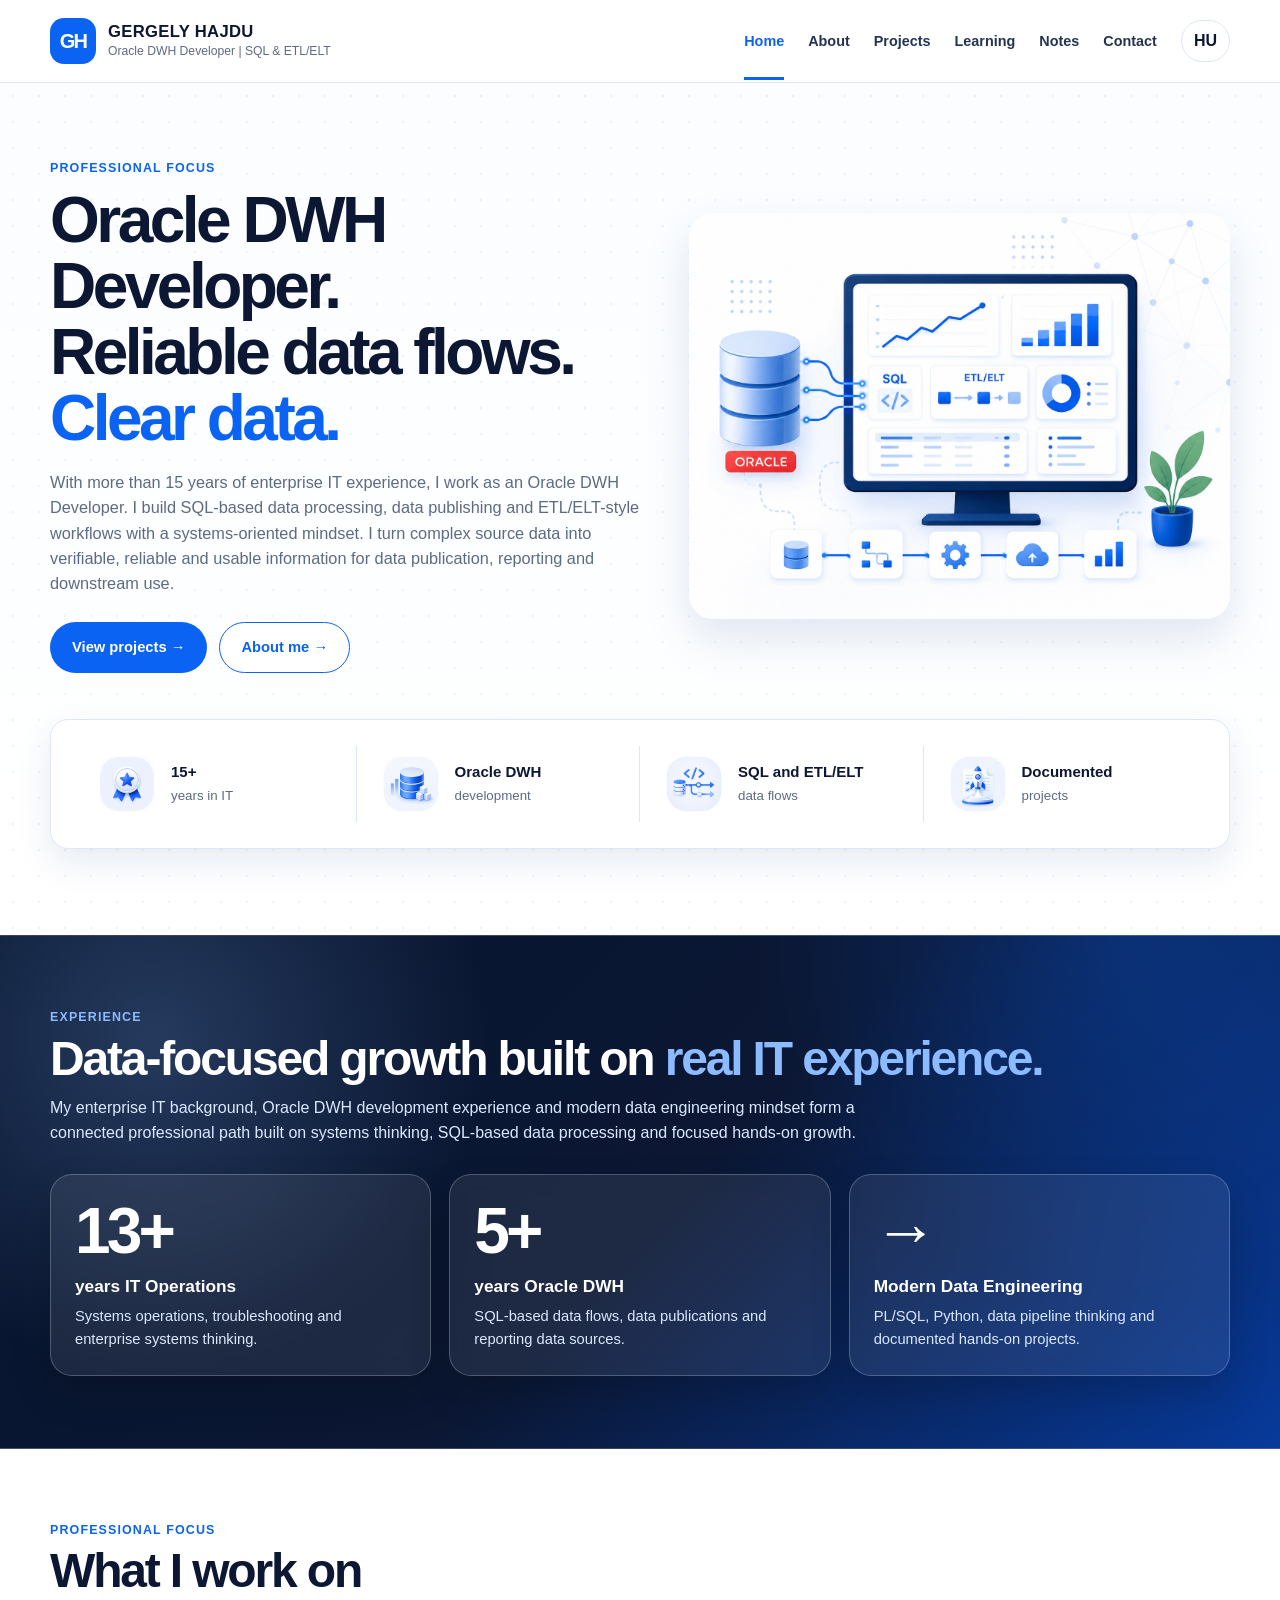
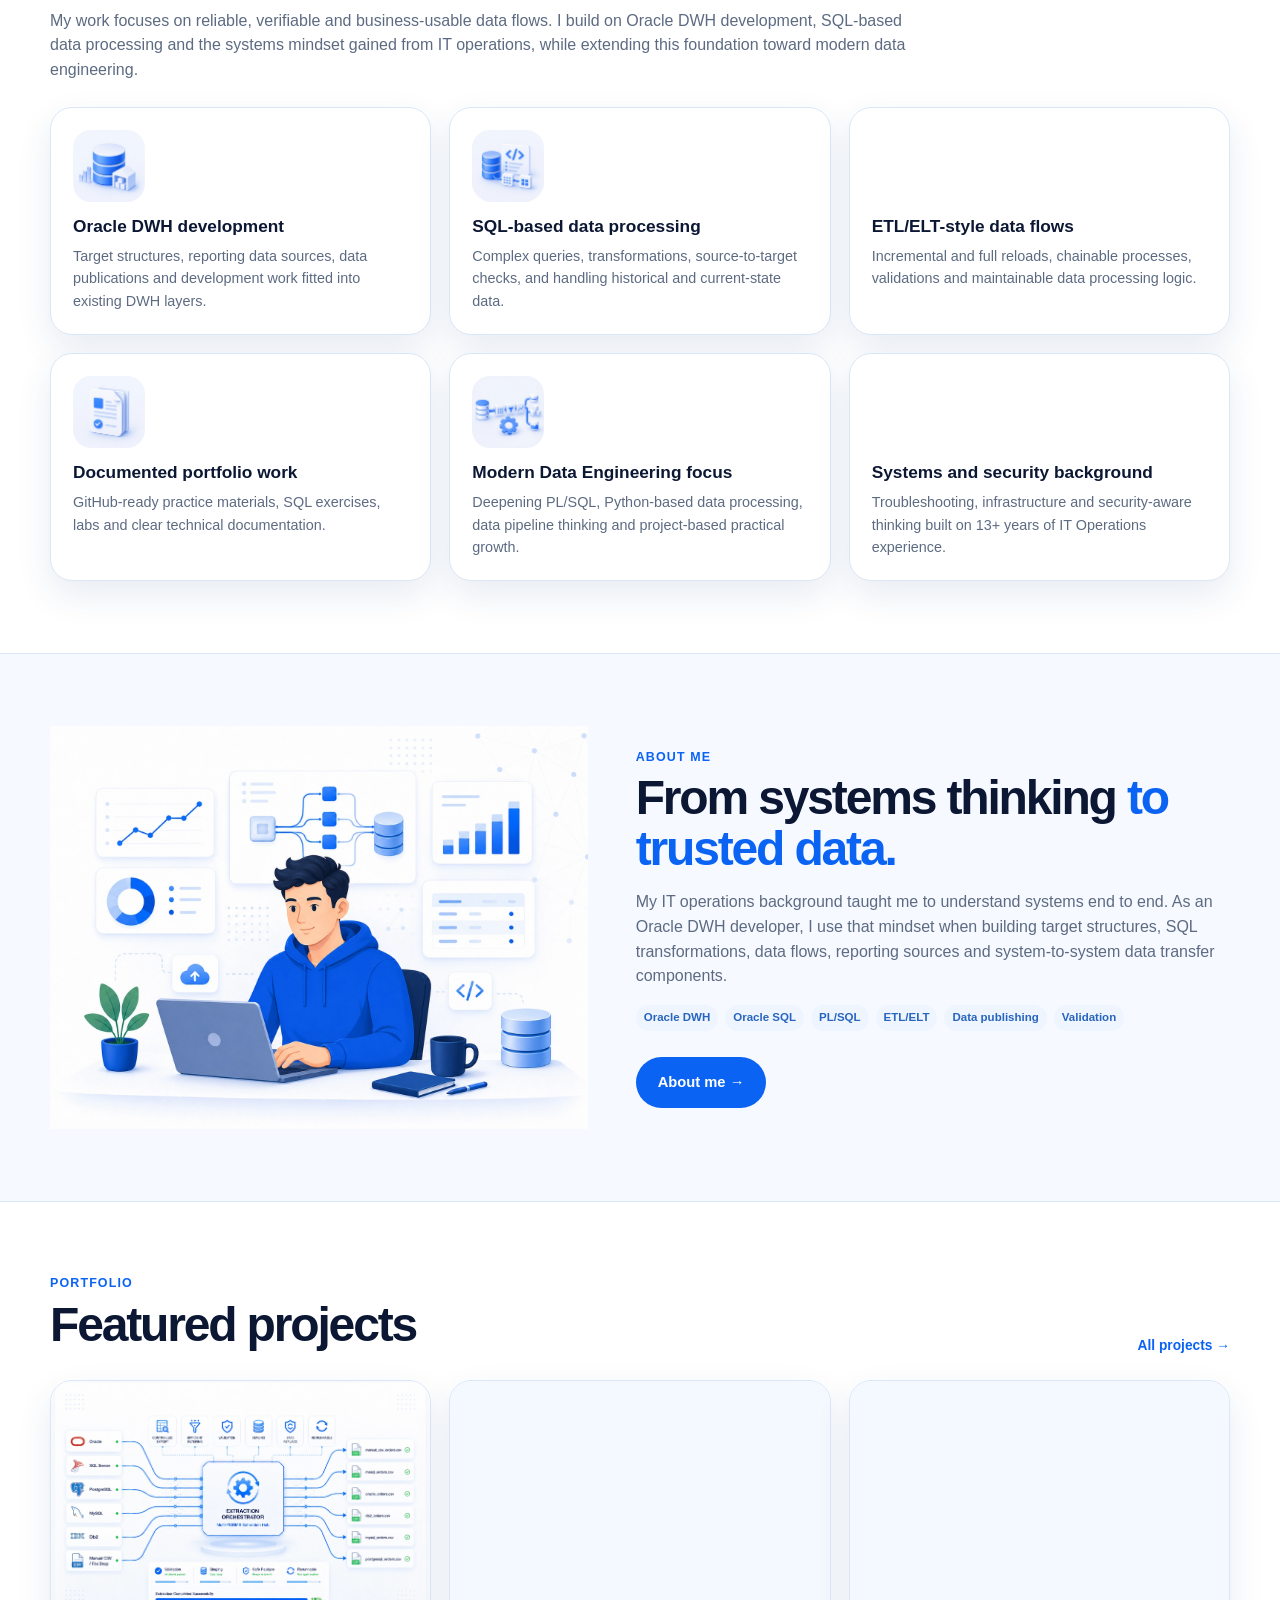
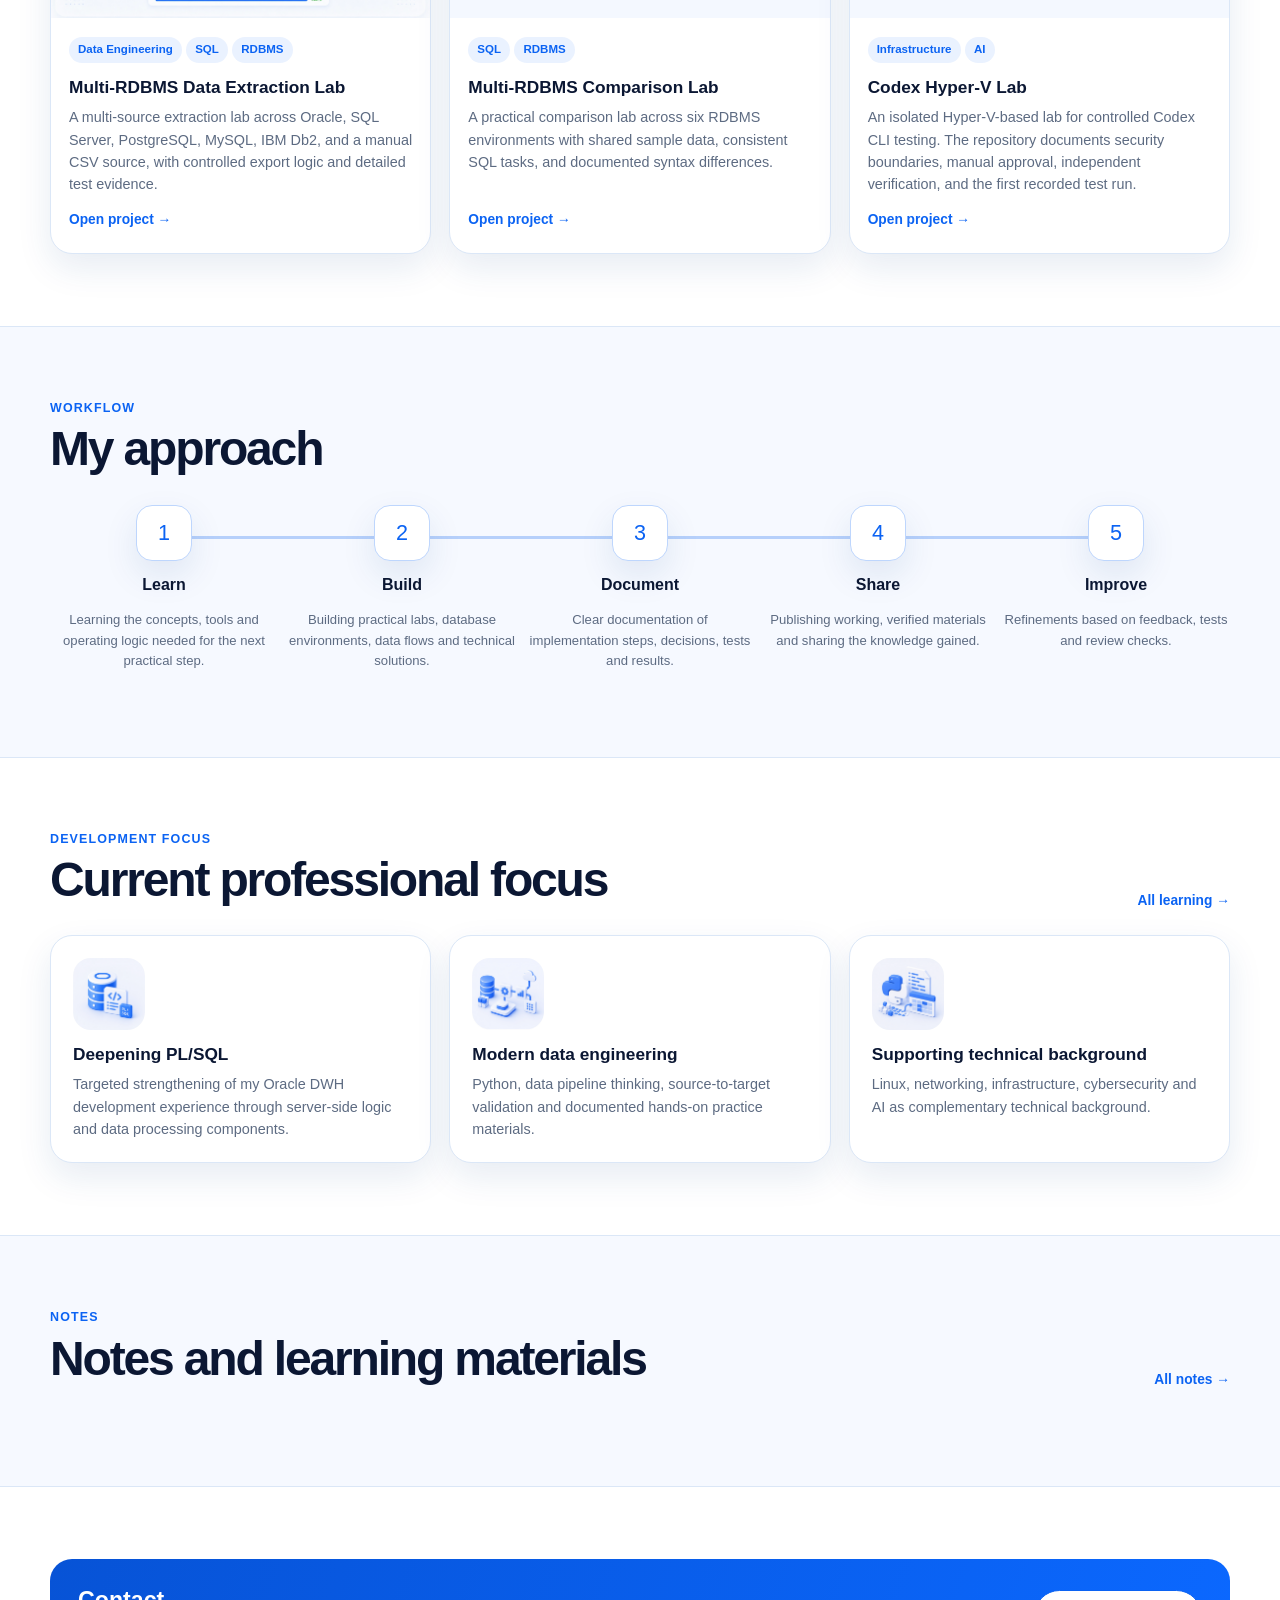
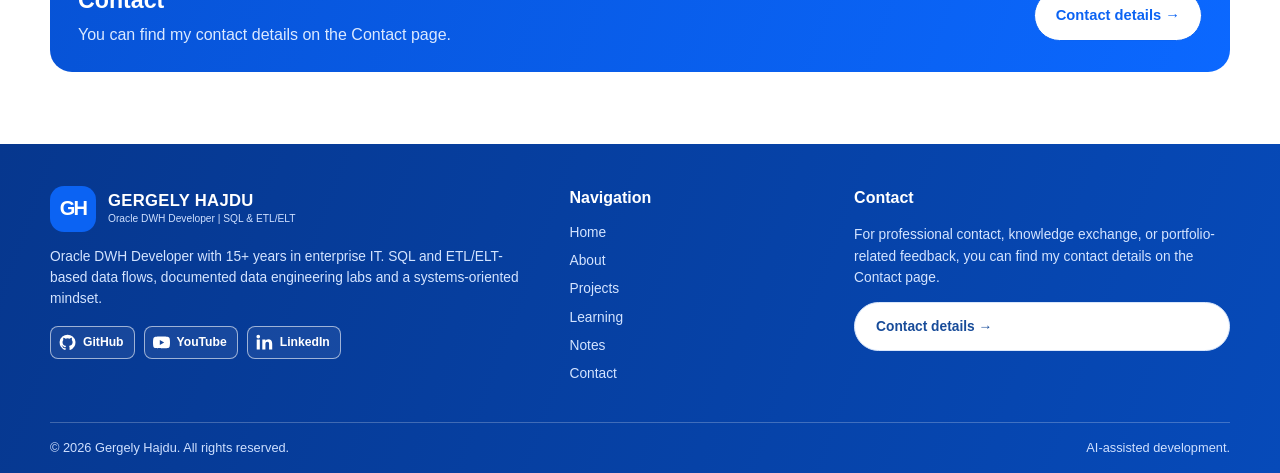
==== commit aafc3445: "Optimize portfolio images for faster loading" ====
--- a/en/index.html
+++ b/en/index.html
@@ -23,7 +23,7 @@
     />
     <meta property="og:type" content="website" />
     <meta property="og:url" content="https://gergelyhajdu.hu/en/" />
-    <meta property="og:image" content="https://gergelyhajdu.hu/assets/img/home-hero.png" />
+    <meta property="og:image" content="https://gergelyhajdu.hu/assets/img/home-hero.webp" />
     <meta property="og:image:alt" content="Gergely Hajdu professional portfolio" />
     <meta property="og:site_name" content="Hajdu Gergely" />
     <meta property="og:locale" content="en_US" />
@@ -34,7 +34,7 @@
       name="twitter:description"
       content="Professional portfolio of Gergely Hajdu, an Oracle DWH Developer focused on SQL and ETL/ELT-based data flows, documented projects and systems thinking."
     />
-    <meta name="twitter:image" content="https://gergelyhajdu.hu/assets/img/home-hero.png" />
+    <meta name="twitter:image" content="https://gergelyhajdu.hu/assets/img/home-hero.webp" />
     <meta name="twitter:image:alt" content="Gergely Hajdu professional portfolio" />
     <link rel="canonical" href="https://gergelyhajdu.hu/en/" />
     <link rel="alternate" hreflang="hu" href="https://gergelyhajdu.hu/hu/" />
@@ -90,7 +90,7 @@
               </div>
             </div>
             <div class="hero-art">
-              <img alt="" src="../assets/img/home-hero.png" width="1448" height="1086" decoding="async" />
+              <img alt="" src="../assets/img/home-hero.webp" width="1448" height="1086" decoding="async" />
             </div>
           </div>
           <div class="trust-strip">
@@ -98,7 +98,7 @@
               <span class="icon-bubble">
                 <img
                   alt="Years in IT icon"
-                  src="../assets/img/trust-it-years.png"
+                  src="../assets/img/trust-it-years.webp"
                   width="768"
                   height="768"
                   decoding="async"
@@ -114,7 +114,7 @@
               <span class="icon-bubble">
                 <img
                   alt="Oracle DWH icon"
-                  src="../assets/img/trust-oracle-dwh.png"
+                  src="../assets/img/trust-oracle-dwh.webp"
                   width="768"
                   height="768"
                   decoding="async"
@@ -130,7 +130,7 @@
               <span class="icon-bubble">
                 <img
                   alt="SQL and ETL/ELT icon"
-                  src="../assets/img/trust-sql-etl.png"
+                  src="../assets/img/trust-sql-etl.webp"
                   width="768"
                   height="768"
                   decoding="async"
@@ -146,7 +146,7 @@
               <span class="icon-bubble">
                 <img
                   alt="Documented projects icon"
-                  src="../assets/img/trust-documented-projects.png"
+                  src="../assets/img/trust-documented-projects.webp"
                   width="768"
                   height="768"
                   decoding="async"
@@ -214,7 +214,7 @@
               <span class="icon-bubble">
                 <img
                   alt="Oracle DWH development icon"
-                  src="../assets/img/home/focus-oracle-dwh.png"
+                  src="../assets/img/home/focus-oracle-dwh.webp"
                   width="1254"
                   height="1254"
                   decoding="async"
@@ -231,7 +231,7 @@
               <span class="icon-bubble">
                 <img
                   alt="SQL-based data processing icon"
-                  src="../assets/img/home/focus-sql-processing.png"
+                  src="../assets/img/home/focus-sql-processing.webp"
                   width="1254"
                   height="1254"
                   decoding="async"
@@ -248,7 +248,7 @@
               <span class="icon-bubble">
                 <img
                   alt="ETL/ELT-style data flows icon"
-                  src="../assets/img/home/focus-etl-elt.png"
+                  src="../assets/img/home/focus-etl-elt.webp"
                   width="1254"
                   height="1254"
                   decoding="async"
@@ -264,7 +264,7 @@
               <span class="icon-bubble">
                 <img
                   alt="Documented portfolio work icon"
-                  src="../assets/img/home/focus-documented-portfolio.png"
+                  src="../assets/img/home/focus-documented-portfolio.webp"
                   width="1254"
                   height="1254"
                   decoding="async"
@@ -278,7 +278,7 @@
               <span class="icon-bubble">
                 <img
                   alt="Modern Data Engineering focus icon"
-                  src="../assets/img/home/focus-modern-data-engineering.png"
+                  src="../assets/img/home/focus-modern-data-engineering.webp"
                   width="1254"
                   height="1254"
                   decoding="async"
@@ -295,7 +295,7 @@
               <span class="icon-bubble">
                 <img
                   alt="Systems and security background icon"
-                  src="../assets/img/home/focus-systems-security.png"
+                  src="../assets/img/home/focus-systems-security.webp"
                   width="1254"
                   height="1254"
                   decoding="async"
@@ -314,7 +314,7 @@
       <section class="section section-soft">
         <div class="container split">
           <div>
-            <img alt="" src="../assets/img/about-hero.png" width="1448" height="1086" decoding="async" />
+            <img alt="" src="../assets/img/about-hero.webp" width="1448" height="1086" decoding="async" />
           </div>
           <div>
             <div class="eyebrow">About me</div>
@@ -354,7 +354,7 @@
             <article class="card project-card" data-tags="data-engineering sql rdbms">
               <img
                 alt="Multi-RDBMS Data Extraction Lab project image"
-                src="../assets/img/projects/project-multi-rdbms-data-extraction-lab.png"
+                src="../assets/img/projects/project-multi-rdbms-data-extraction-lab.webp"
                 width="1586"
                 height="992"
                 decoding="async"
@@ -383,7 +383,7 @@
             <article class="card project-card" data-tags="sql rdbms">
               <img
                 alt="Multi-RDBMS Comparison Lab project image"
-                src="../assets/img/projects/project-multi-rdbms-comparison-lab.png"
+                src="../assets/img/projects/project-multi-rdbms-comparison-lab.webp"
                 width="1586"
                 height="992"
                 decoding="async"
@@ -411,7 +411,7 @@
             <article class="card project-card" data-tags="infrastructure ai">
               <img
                 alt="Codex Hyper-V Lab project image"
-                src="../assets/img/projects/project-codex-hyperv-lab.png"
+                src="../assets/img/projects/project-codex-hyperv-lab.webp"
                 width="1586"
                 height="992"
                 decoding="async"
@@ -500,7 +500,7 @@
               <span class="icon-bubble">
                 <img
                   alt="Deepening PL/SQL icon"
-                  src="../assets/img/home/current-focus-plsql.png"
+                  src="../assets/img/home/current-focus-plsql.webp"
                   width="1254"
                   height="1254"
                   decoding="async"
@@ -517,7 +517,7 @@
               <span class="icon-bubble">
                 <img
                   alt="Modern data engineering icon"
-                  src="../assets/img/home/current-focus-modern-de.png"
+                  src="../assets/img/home/current-focus-modern-de.webp"
                   width="1254"
                   height="1254"
                   decoding="async"
@@ -533,7 +533,7 @@
               <span class="icon-bubble">
                 <img
                   alt="Python and data processing icon"
-                  src="../assets/img/home/current-focus-python.png"
+                  src="../assets/img/home/current-focus-python.webp"
                   width="1254"
                   height="1254"
                   decoding="async"
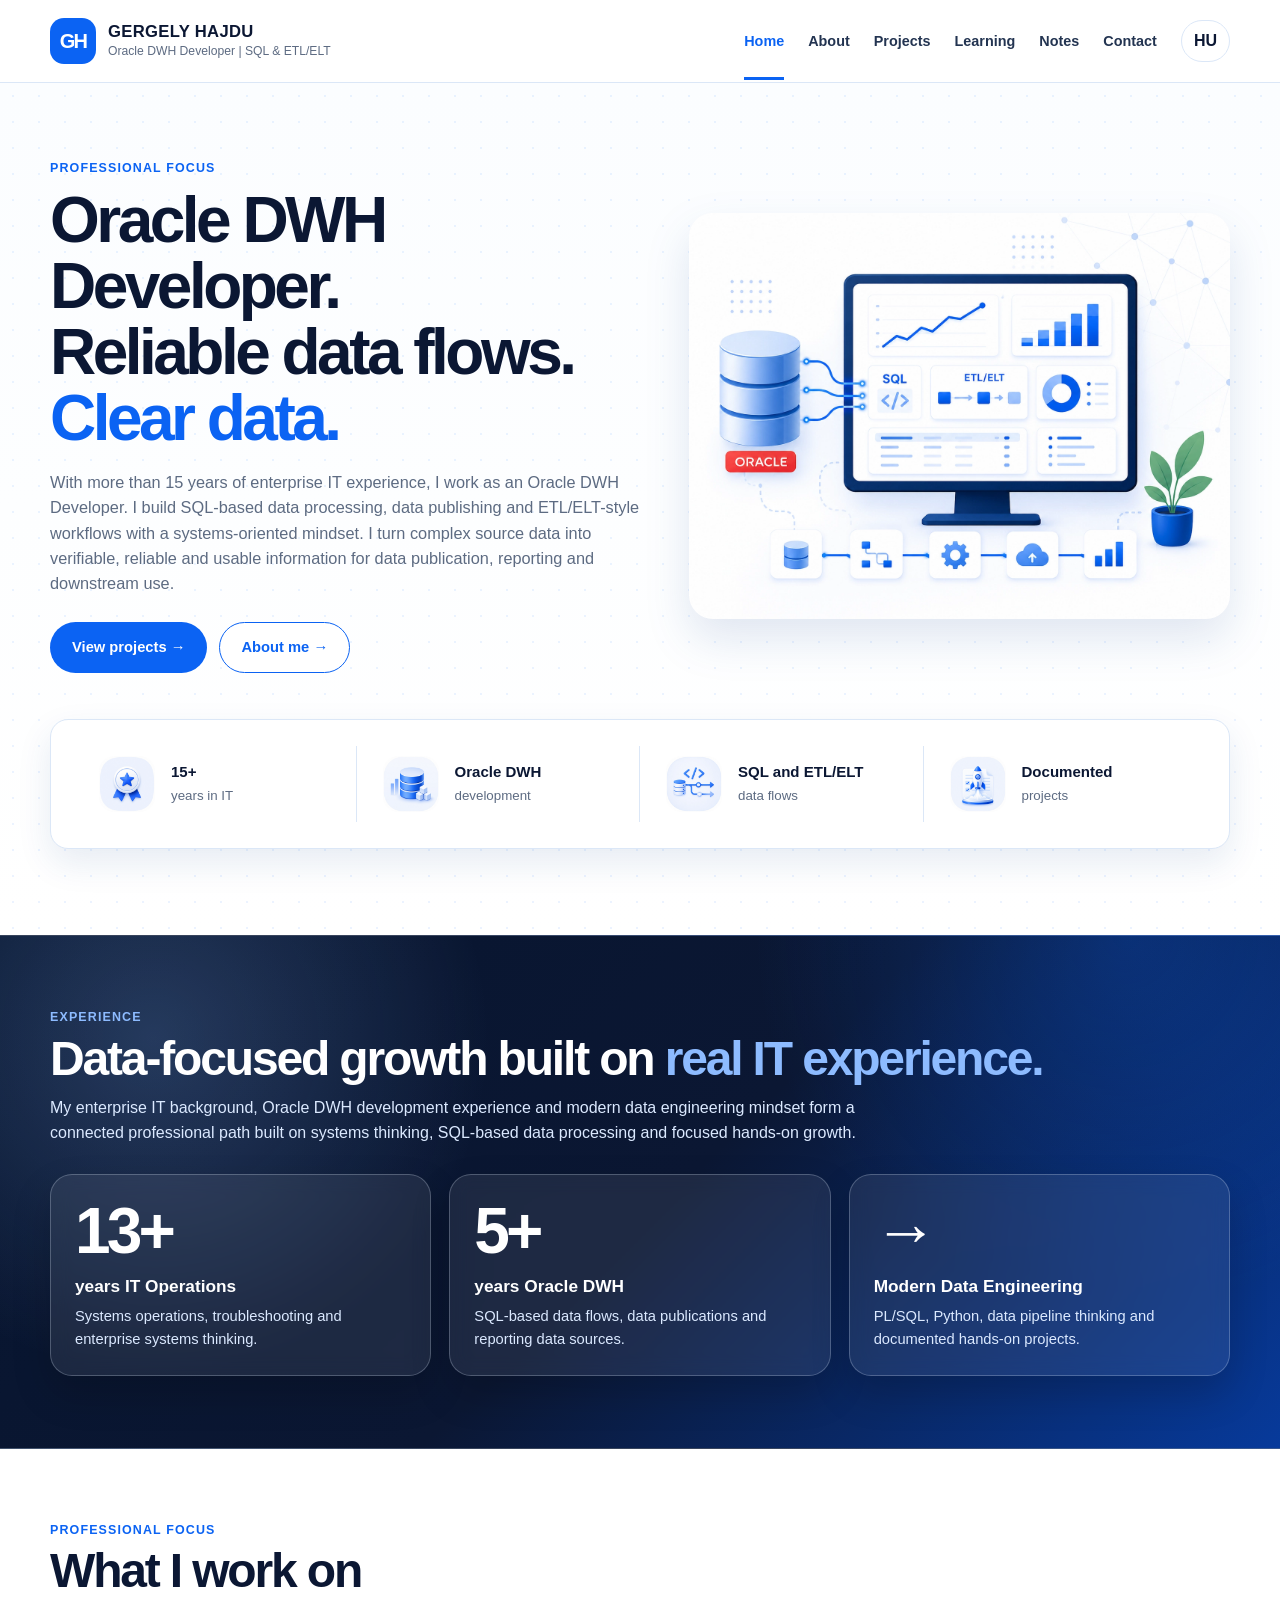
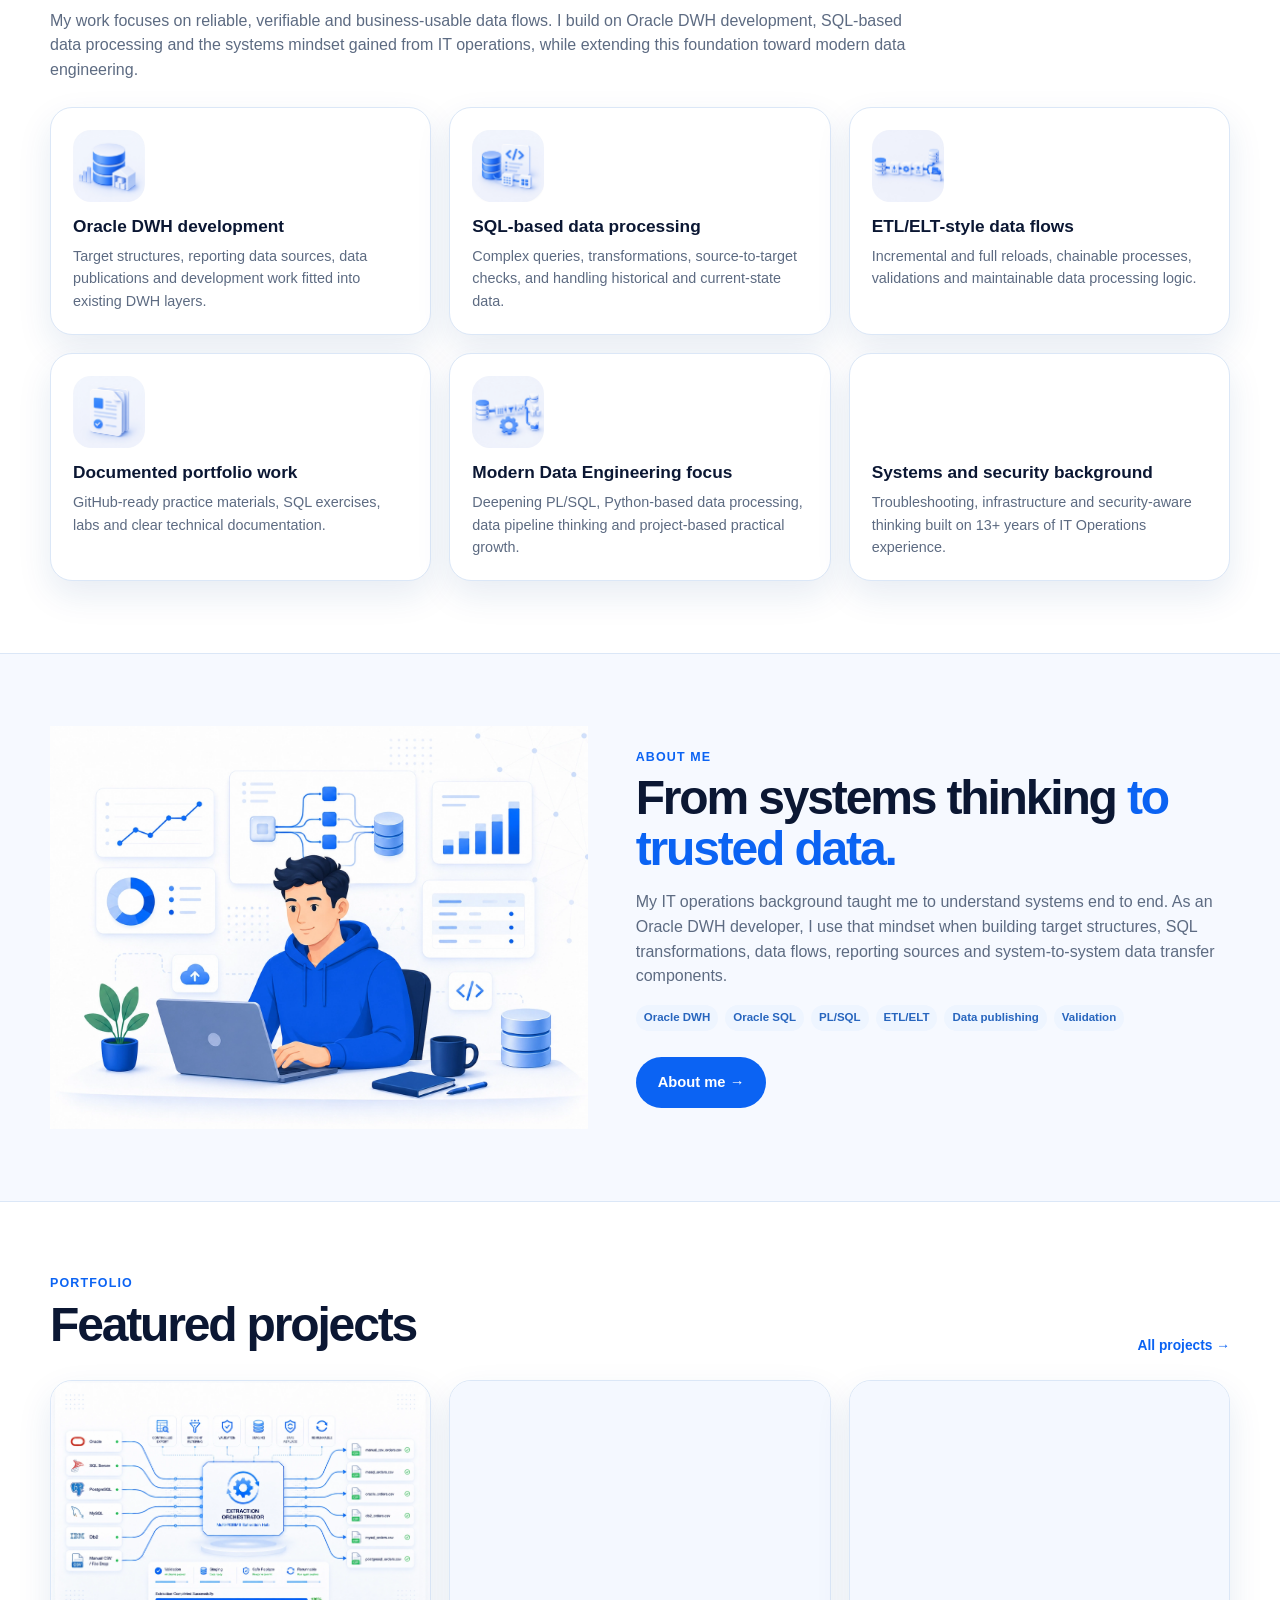
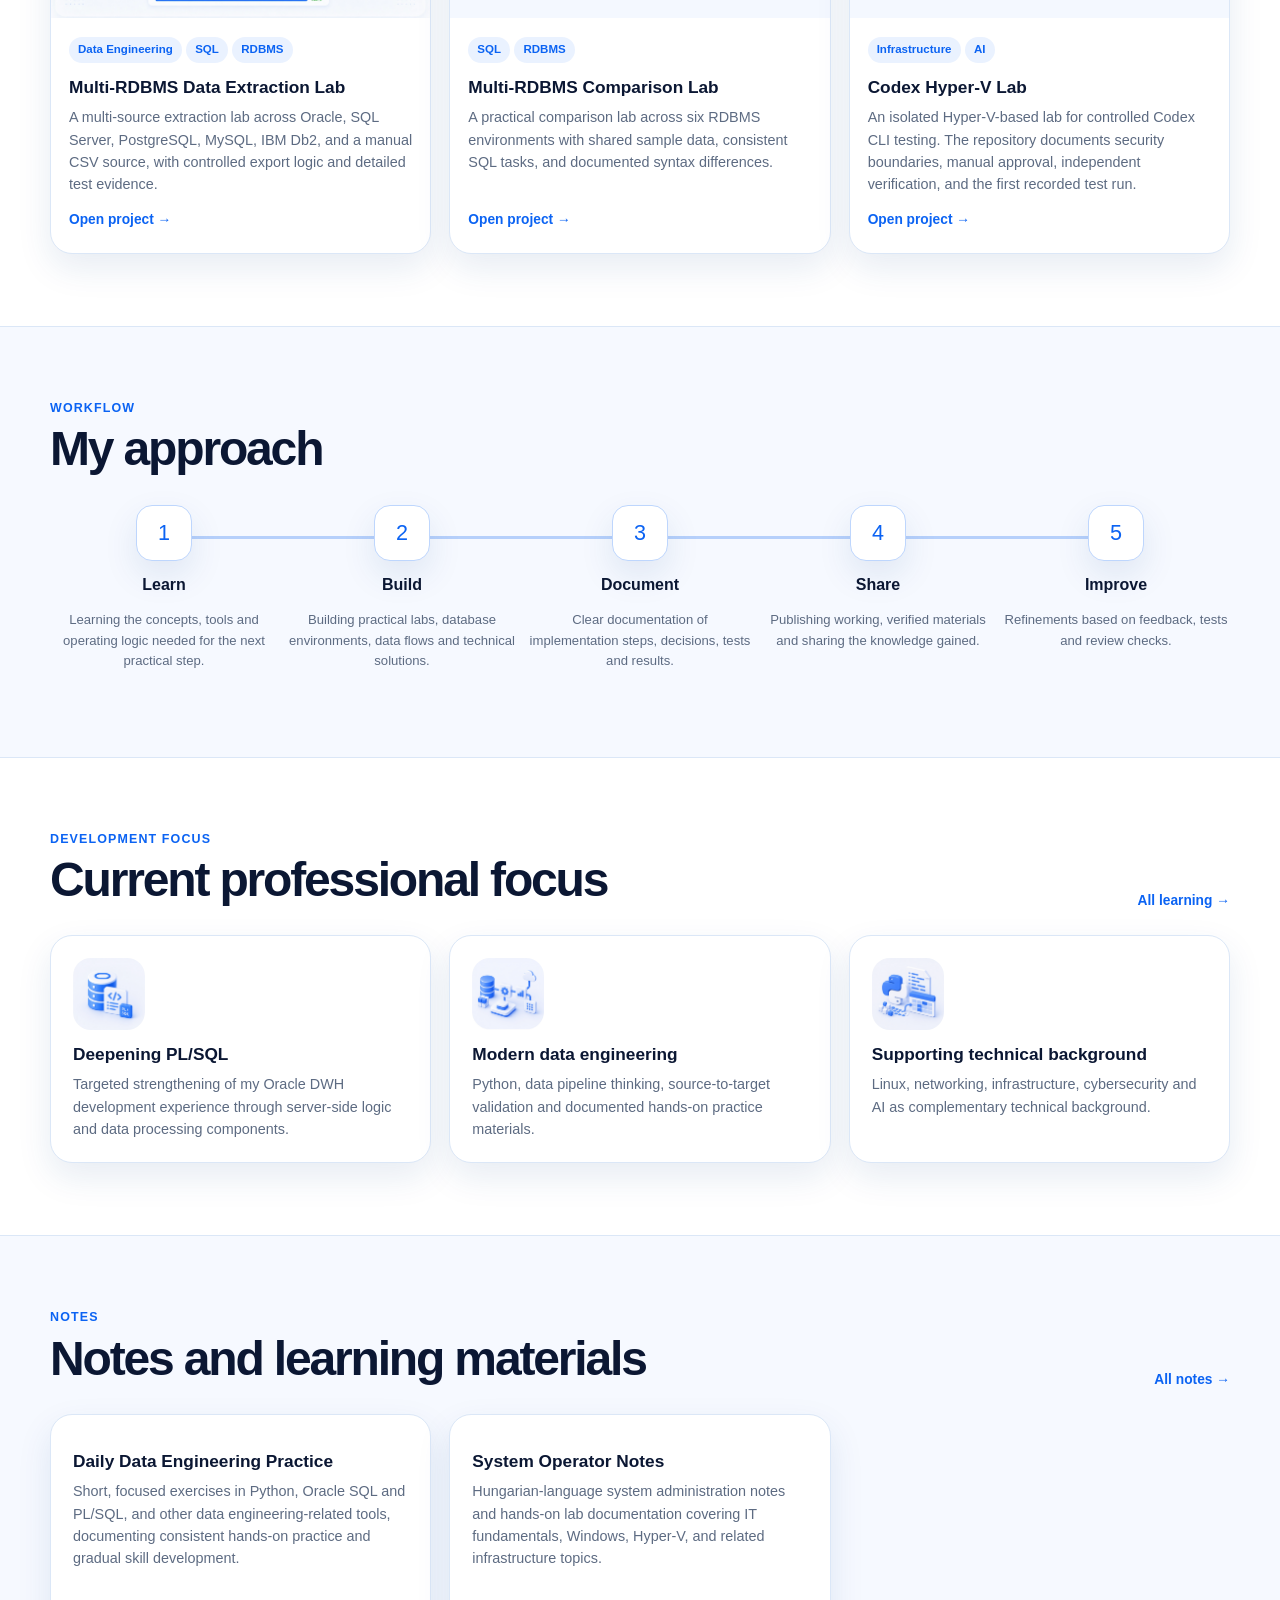
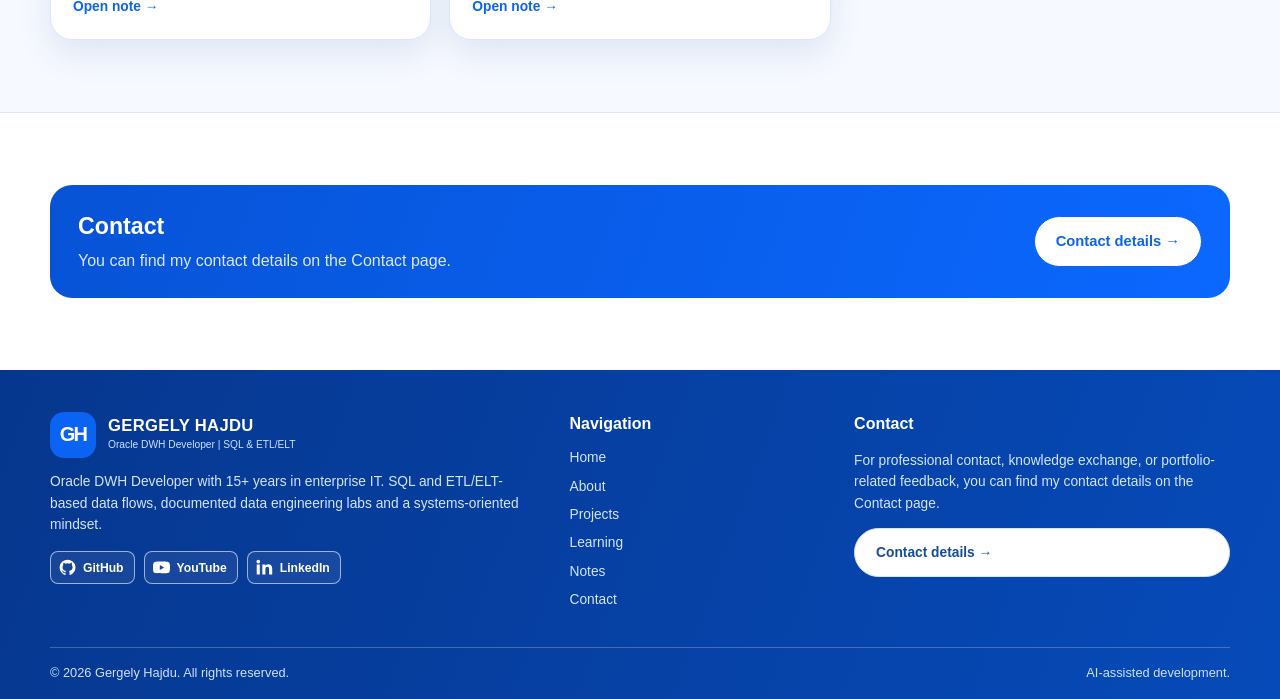
==== commit 09542a4b: "Organize notes pages and add published collections" ====
--- a/en/index.html
+++ b/en/index.html
@@ -314,7 +314,7 @@
       <section class="section section-soft">
         <div class="container split">
           <div>
-            <img alt="" src="../assets/img/about-hero.webp" width="1448" height="1086" decoding="async" />
+            <img alt="About me illustration" src="../assets/img/about-hero.webp" width="1448" height="1086" decoding="async" />
           </div>
           <div>
             <div class="eyebrow">About me</div>
@@ -555,53 +555,30 @@
             </div>
             <a class="card-link" href="notes.html"> All notes → </a>
           </div>
-          <!-- Homepage note cards temporarily hidden until the Notes page has actual published content.
-
-     <div class="card-grid notes-grid">
-      <article class="card note-card">
-       <span class="tag">
-        Cisco IOS CLI
-       </span>
-       <h3>
-        Cisco IOS CLI command notes
-       </h3>
-       <p>
-        A continuously expanding command collection designed as a learning reference rather than a full manual.
-       </p>
-       <a class="card-link" href="notes.html">
-        Details →
-       </a>
-      </article>
-      <article class="card note-card">
-       <span class="tag">
-        IBM Cybersecurity
-       </span>
-       <h3>
-        Structured study notes
-       </h3>
-       <p>
-        Readable Hungarian notes built from English course material while preserving technical meaning.
-       </p>
-       <a class="card-link" href="notes.html">
-        Details →
-       </a>
-      </article>
-      <article class="card note-card">
-       <span class="tag">
-        IBM Data Engineering
-       </span>
-       <h3>
-        Data engineering foundations
-       </h3>
-       <p>
-        Course concepts will later be mapped to practical projects and GitHub documentation.
-       </p>
-       <a class="card-link" href="notes.html">
-        Details →
-       </a>
-      </article>
-     </div>
-     -->
+         <div class="card-grid notes-grid">
+          <article class="card note-card">
+           <h3>
+            Daily Data Engineering Practice 
+           </h3>
+           <p>
+            Short, focused exercises in Python, Oracle SQL and PL/SQL, and other data engineering-related tools, documenting consistent hands-on practice and gradual skill development. 
+           </p>
+           <a class="card-link" href="https://github.com/gergelyhajdu/daily-data-engineering-practice" rel="noopener" target="_blank">
+            Open note →
+           </a>
+          </article>
+          <article class="card note-card">
+           <h3>
+            System Operator Notes
+           </h3>
+           <p>
+            Hungarian-language system administration notes and hands-on lab documentation covering IT fundamentals, Windows, Hyper-V, and related infrastructure topics. 
+           </p>
+           <a class="card-link" href="https://github.com/gergelyhajdu/system-operator-notes" rel="noopener" target="_blank">
+            Open note →
+           </a>
+          </article>
+         </div>
         </div>
       </section>
       <section class="section">
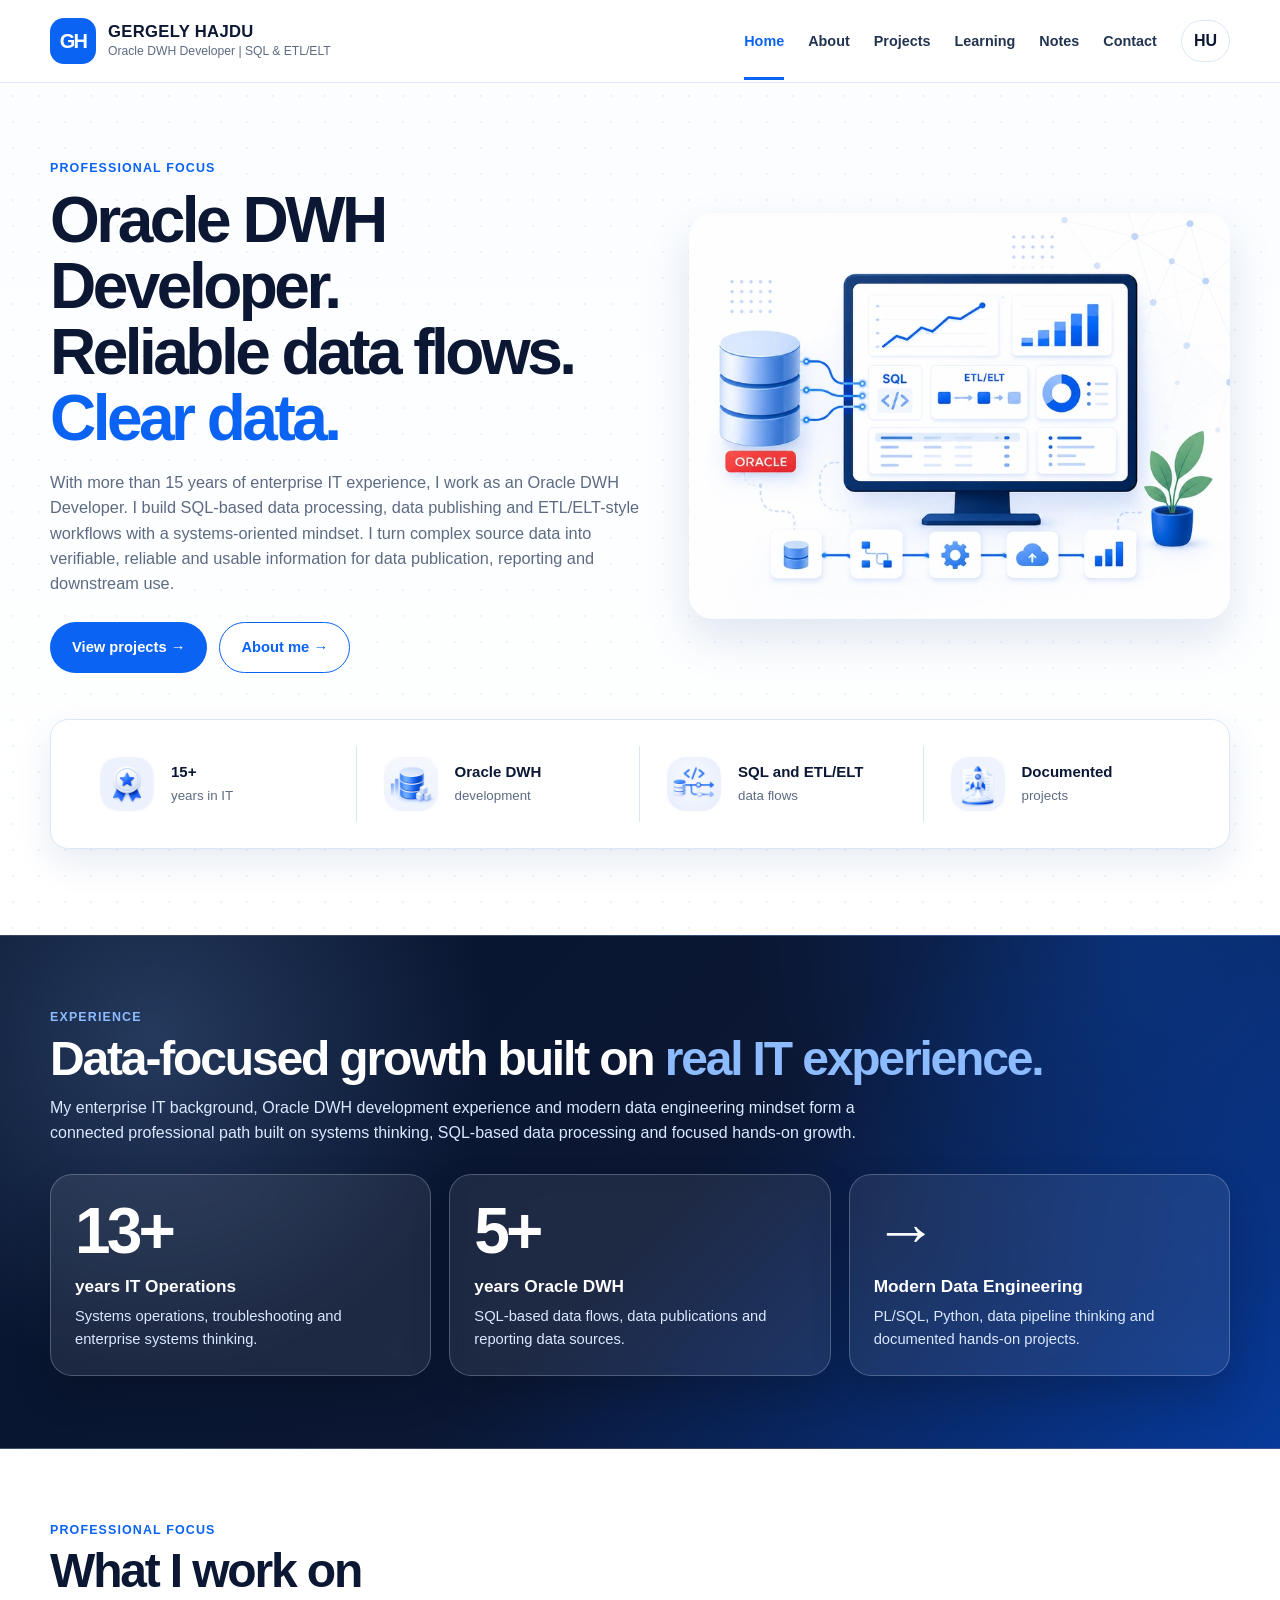
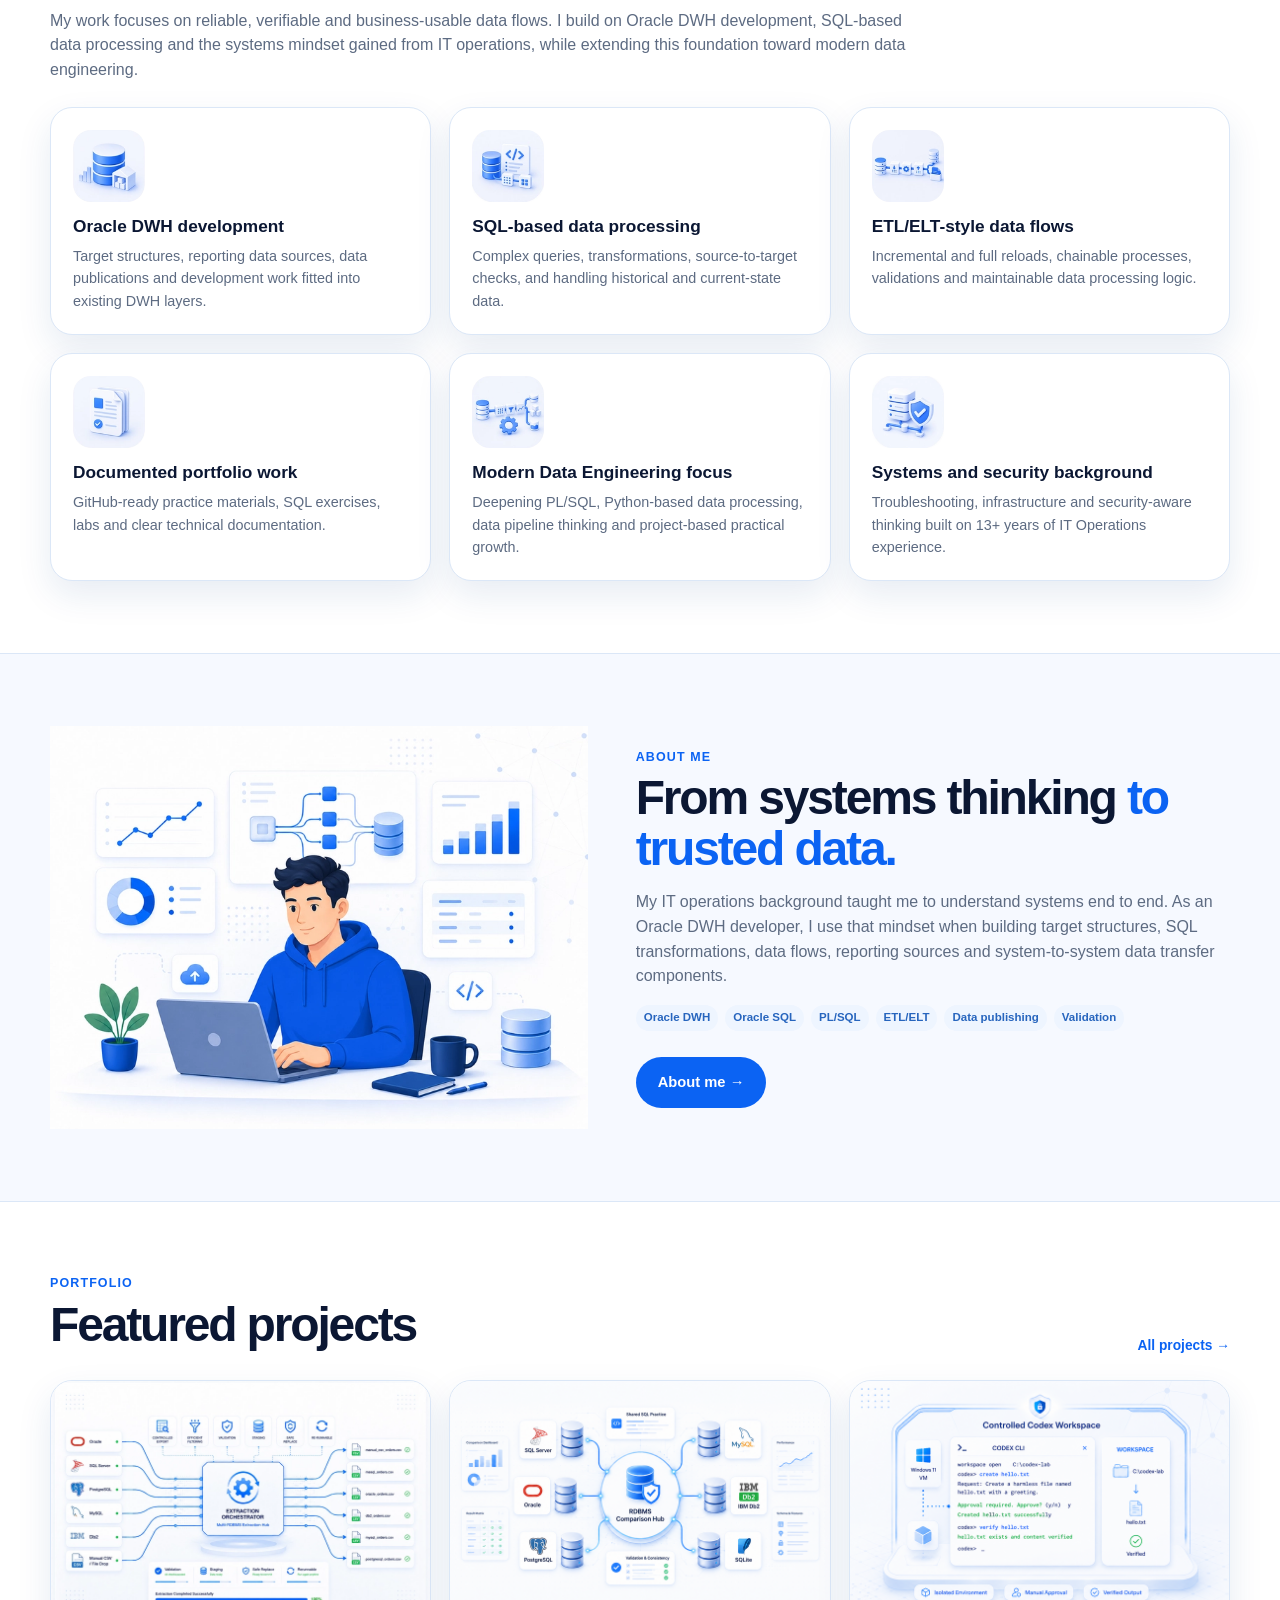
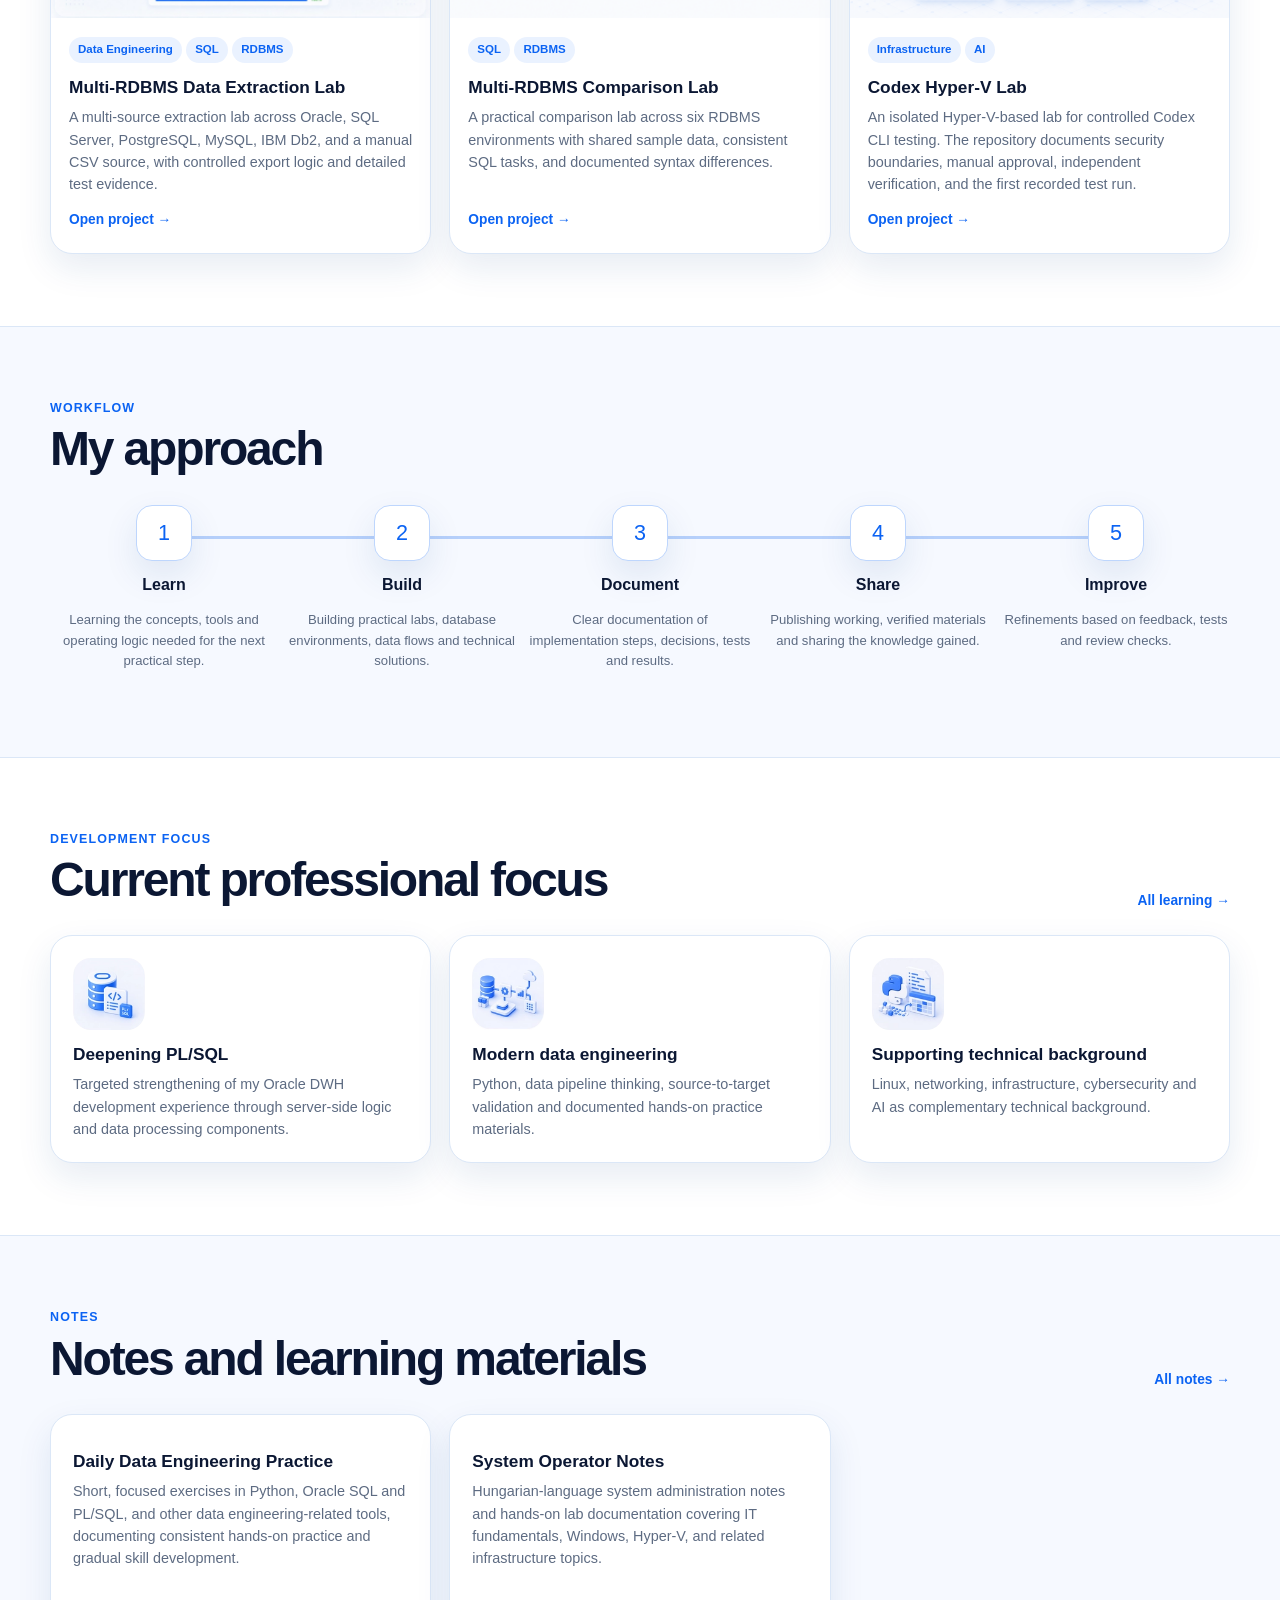
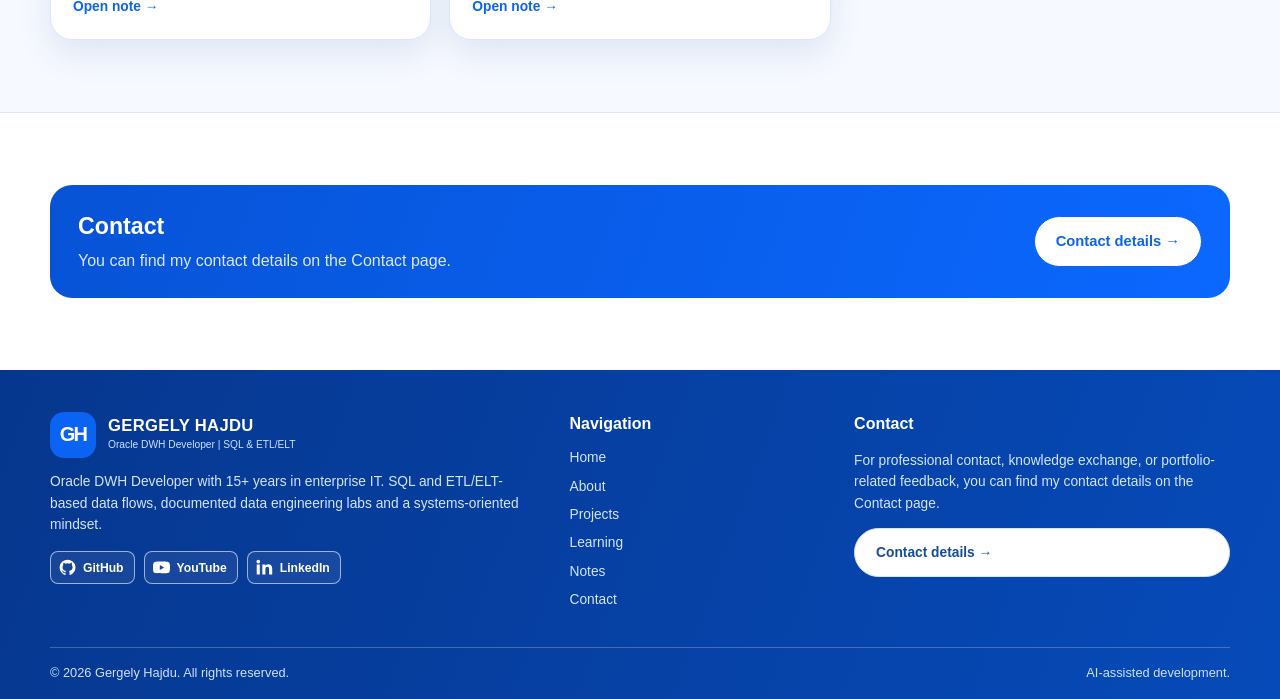
==== commit 4cc49bc2: "Optimize WebP image sizes and update HTML dimensions" ====
--- a/en/index.html
+++ b/en/index.html
@@ -90,7 +90,7 @@
               </div>
             </div>
             <div class="hero-art">
-              <img alt="" src="../assets/img/home-hero.webp" width="1448" height="1086" decoding="async" />
+              <img alt="" src="../assets/img/home-hero.webp" width="768" height="576" decoding="async" />
             </div>
           </div>
           <div class="trust-strip">
@@ -99,8 +99,8 @@
                 <img
                   alt="Years in IT icon"
                   src="../assets/img/trust-it-years.webp"
-                  width="768"
-                  height="768"
+                  width="128"
+                  height="128"
                   decoding="async"
                   loading="lazy"
                 />
@@ -115,8 +115,8 @@
                 <img
                   alt="Oracle DWH icon"
                   src="../assets/img/trust-oracle-dwh.webp"
-                  width="768"
-                  height="768"
+                  width="128"
+                  height="128"
                   decoding="async"
                   loading="lazy"
                 />
@@ -131,8 +131,8 @@
                 <img
                   alt="SQL and ETL/ELT icon"
                   src="../assets/img/trust-sql-etl.webp"
-                  width="768"
-                  height="768"
+                  width="128"
+                  height="128"
                   decoding="async"
                   loading="lazy"
                 />
@@ -147,8 +147,8 @@
                 <img
                   alt="Documented projects icon"
                   src="../assets/img/trust-documented-projects.webp"
-                  width="768"
-                  height="768"
+                  width="128"
+                  height="128"
                   decoding="async"
                   loading="lazy"
                 />
@@ -215,8 +215,8 @@
                 <img
                   alt="Oracle DWH development icon"
                   src="../assets/img/home/focus-oracle-dwh.webp"
-                  width="1254"
-                  height="1254"
+                  width="128"
+                  height="128"
                   decoding="async"
                   loading="lazy"
                 />
@@ -232,8 +232,8 @@
                 <img
                   alt="SQL-based data processing icon"
                   src="../assets/img/home/focus-sql-processing.webp"
-                  width="1254"
-                  height="1254"
+                  width="128"
+                  height="128"
                   decoding="async"
                   loading="lazy"
                 />
@@ -249,8 +249,8 @@
                 <img
                   alt="ETL/ELT-style data flows icon"
                   src="../assets/img/home/focus-etl-elt.webp"
-                  width="1254"
-                  height="1254"
+                  width="128"
+                  height="128"
                   decoding="async"
                   loading="lazy"
                 />
@@ -265,8 +265,8 @@
                 <img
                   alt="Documented portfolio work icon"
                   src="../assets/img/home/focus-documented-portfolio.webp"
-                  width="1254"
-                  height="1254"
+                  width="128"
+                  height="128"
                   decoding="async"
                   loading="lazy"
                 />
@@ -279,8 +279,8 @@
                 <img
                   alt="Modern Data Engineering focus icon"
                   src="../assets/img/home/focus-modern-data-engineering.webp"
-                  width="1254"
-                  height="1254"
+                  width="128"
+                  height="128"
                   decoding="async"
                   loading="lazy"
                 />
@@ -296,8 +296,8 @@
                 <img
                   alt="Systems and security background icon"
                   src="../assets/img/home/focus-systems-security.webp"
-                  width="1254"
-                  height="1254"
+                  width="128"
+                  height="128"
                   decoding="async"
                   loading="lazy"
                 />
@@ -314,7 +314,7 @@
       <section class="section section-soft">
         <div class="container split">
           <div>
-            <img alt="About me illustration" src="../assets/img/about-hero.webp" width="1448" height="1086" decoding="async" />
+            <img alt="About me illustration" src="../assets/img/about-hero.webp" width="768" height="576" decoding="async" />
           </div>
           <div>
             <div class="eyebrow">About me</div>
@@ -355,8 +355,8 @@
               <img
                 alt="Multi-RDBMS Data Extraction Lab project image"
                 src="../assets/img/projects/project-multi-rdbms-data-extraction-lab.webp"
-                width="1586"
-                height="992"
+                width="768"
+                height="480"
                 decoding="async"
                 loading="lazy"
               />
@@ -384,8 +384,8 @@
               <img
                 alt="Multi-RDBMS Comparison Lab project image"
                 src="../assets/img/projects/project-multi-rdbms-comparison-lab.webp"
-                width="1586"
-                height="992"
+                width="768"
+                height="480"
                 decoding="async"
                 loading="lazy"
               />
@@ -412,8 +412,8 @@
               <img
                 alt="Codex Hyper-V Lab project image"
                 src="../assets/img/projects/project-codex-hyperv-lab.webp"
-                width="1586"
-                height="992"
+                width="768"
+                height="480"
                 decoding="async"
                 loading="lazy"
               />
@@ -501,8 +501,8 @@
                 <img
                   alt="Deepening PL/SQL icon"
                   src="../assets/img/home/current-focus-plsql.webp"
-                  width="1254"
-                  height="1254"
+                  width="128"
+                  height="128"
                   decoding="async"
                   loading="lazy"
                 />
@@ -518,8 +518,8 @@
                 <img
                   alt="Modern data engineering icon"
                   src="../assets/img/home/current-focus-modern-de.webp"
-                  width="1254"
-                  height="1254"
+                  width="128"
+                  height="128"
                   decoding="async"
                   loading="lazy"
                 />
@@ -534,8 +534,8 @@
                 <img
                   alt="Python and data processing icon"
                   src="../assets/img/home/current-focus-python.webp"
-                  width="1254"
-                  height="1254"
+                  width="128"
+                  height="128"
                   decoding="async"
                   loading="lazy"
                 />
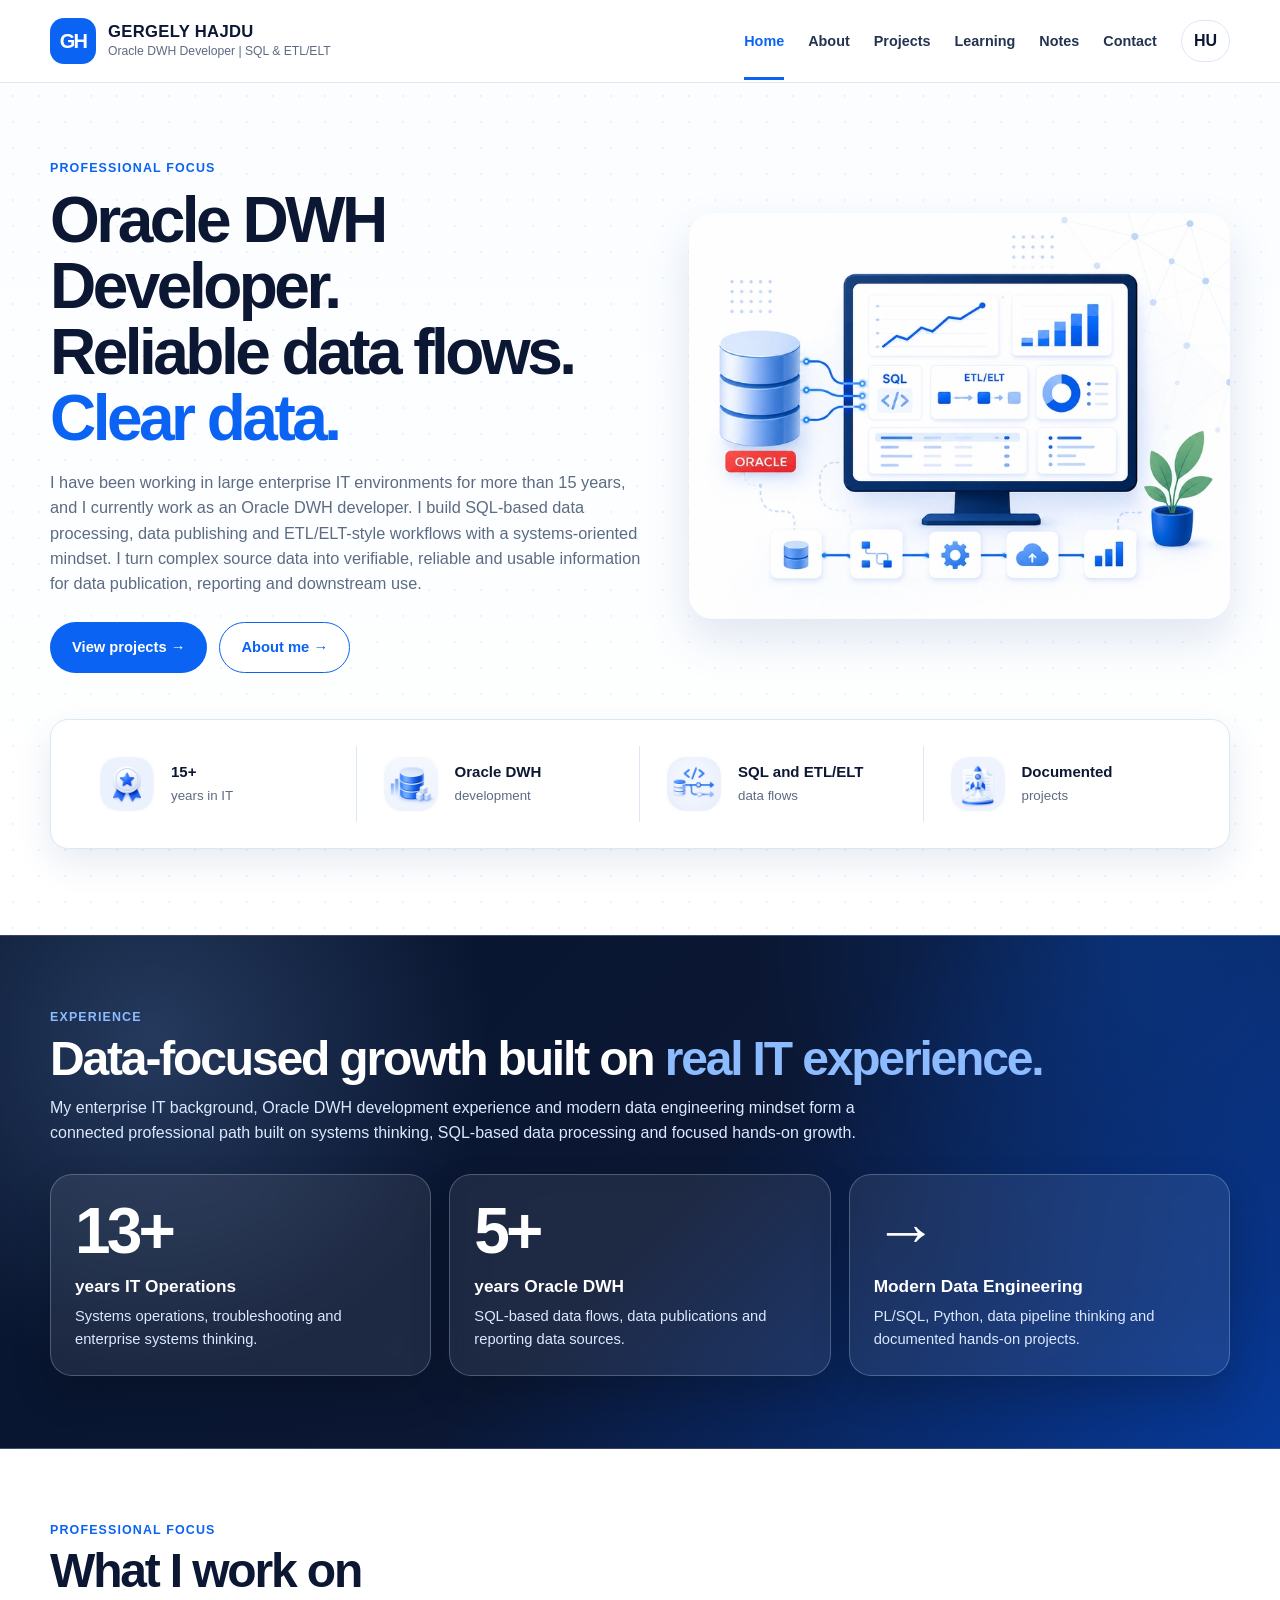
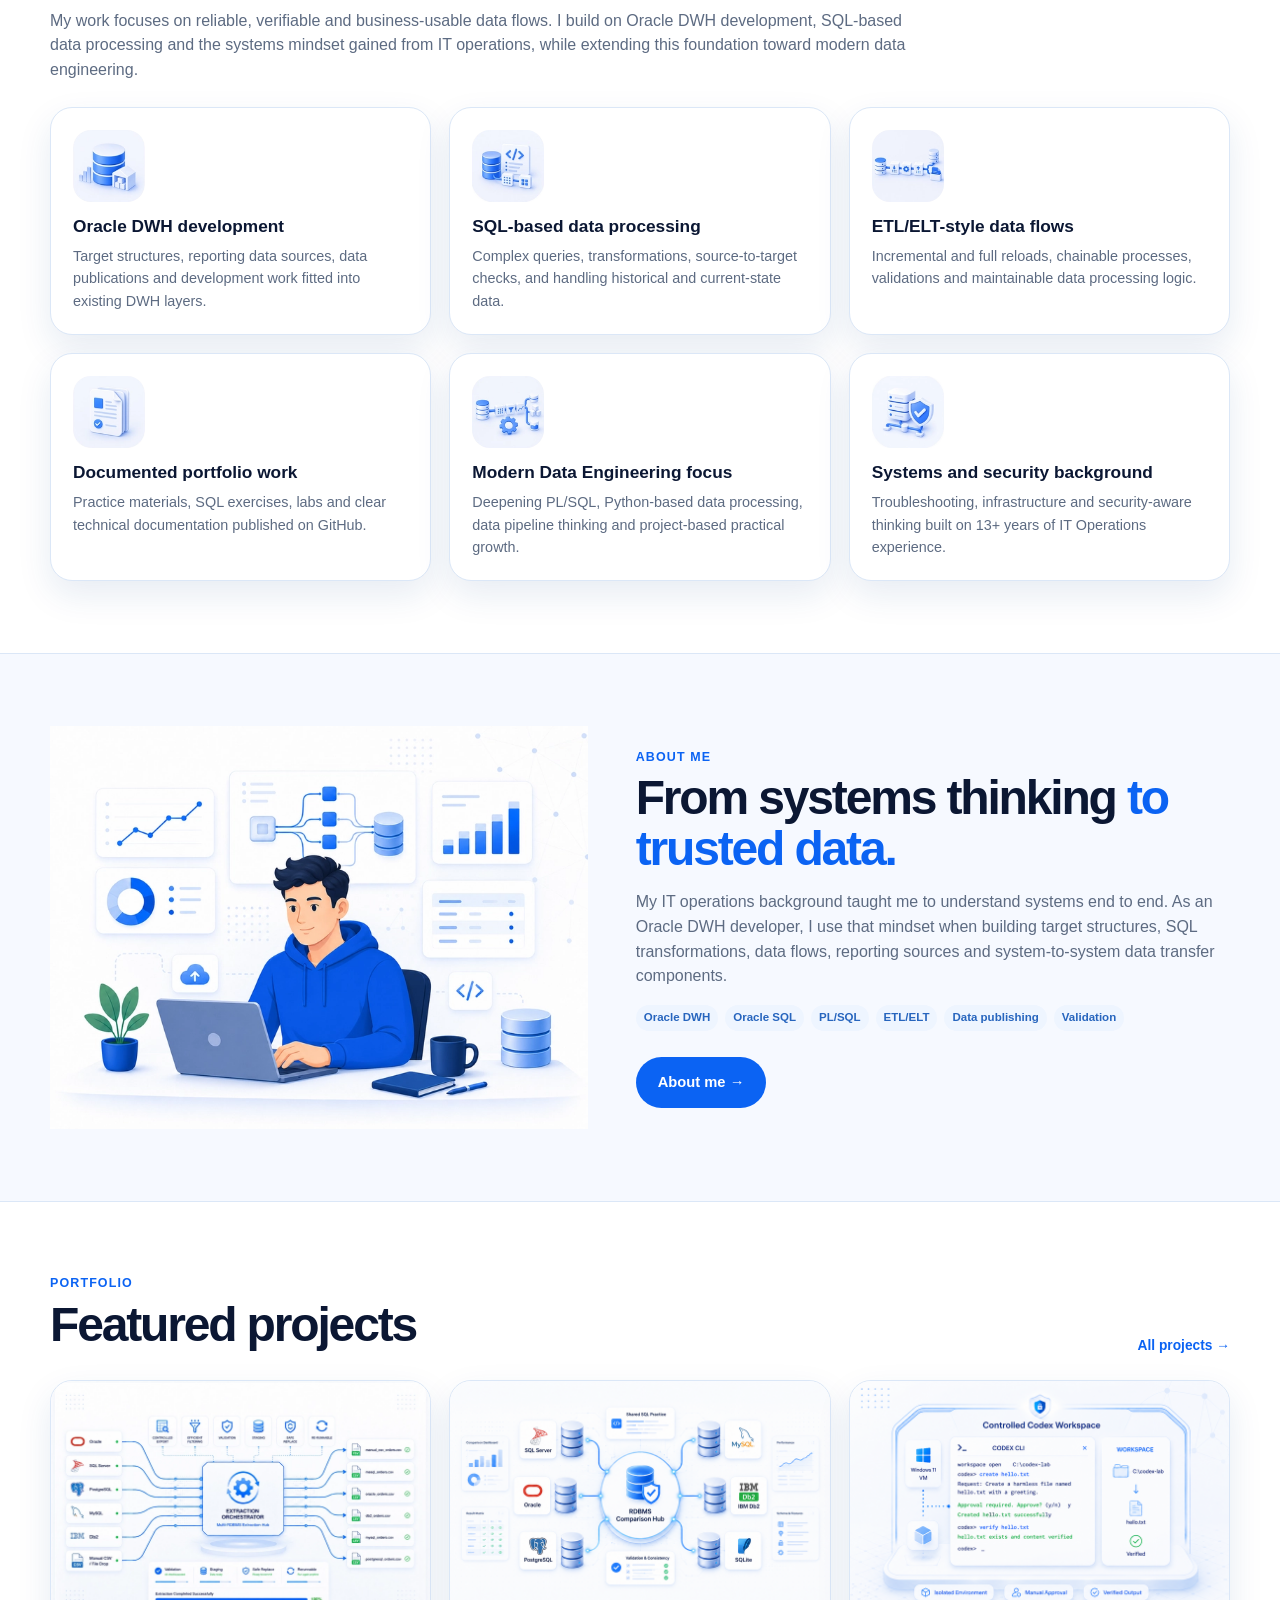
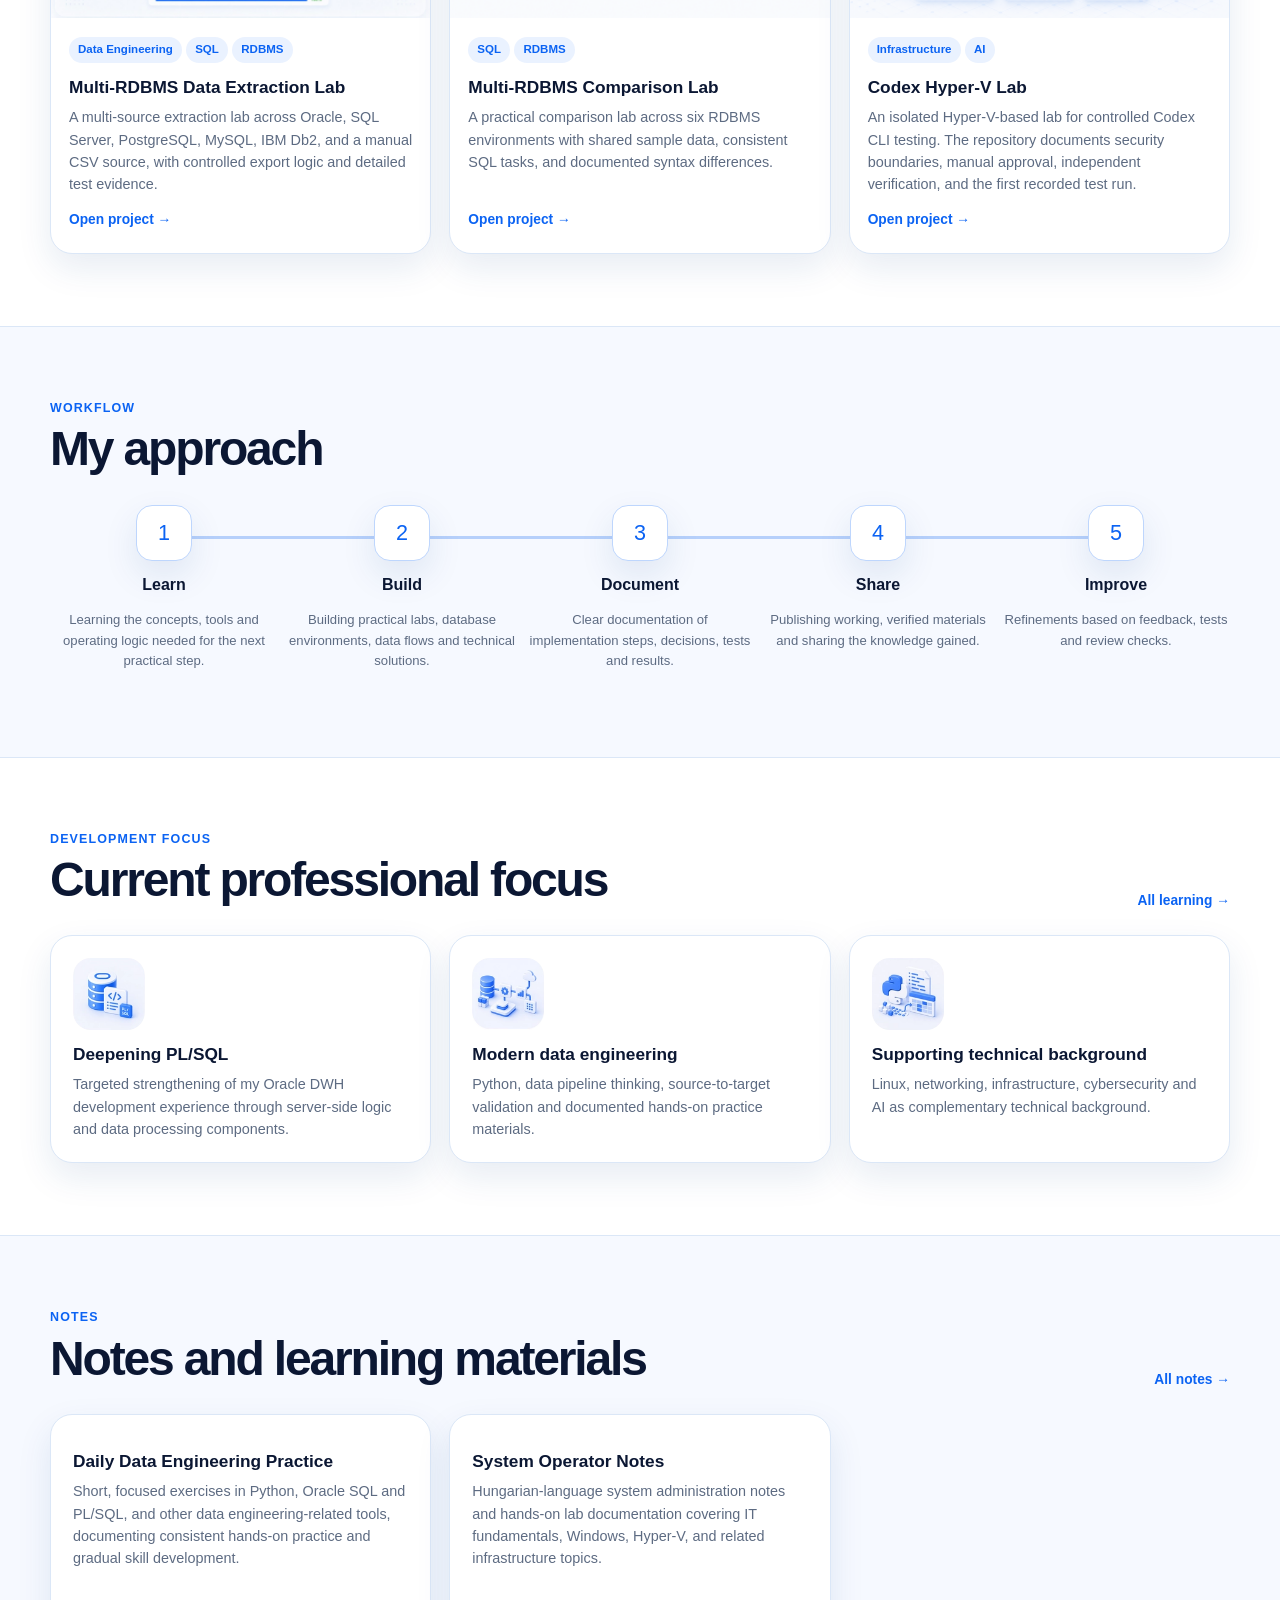
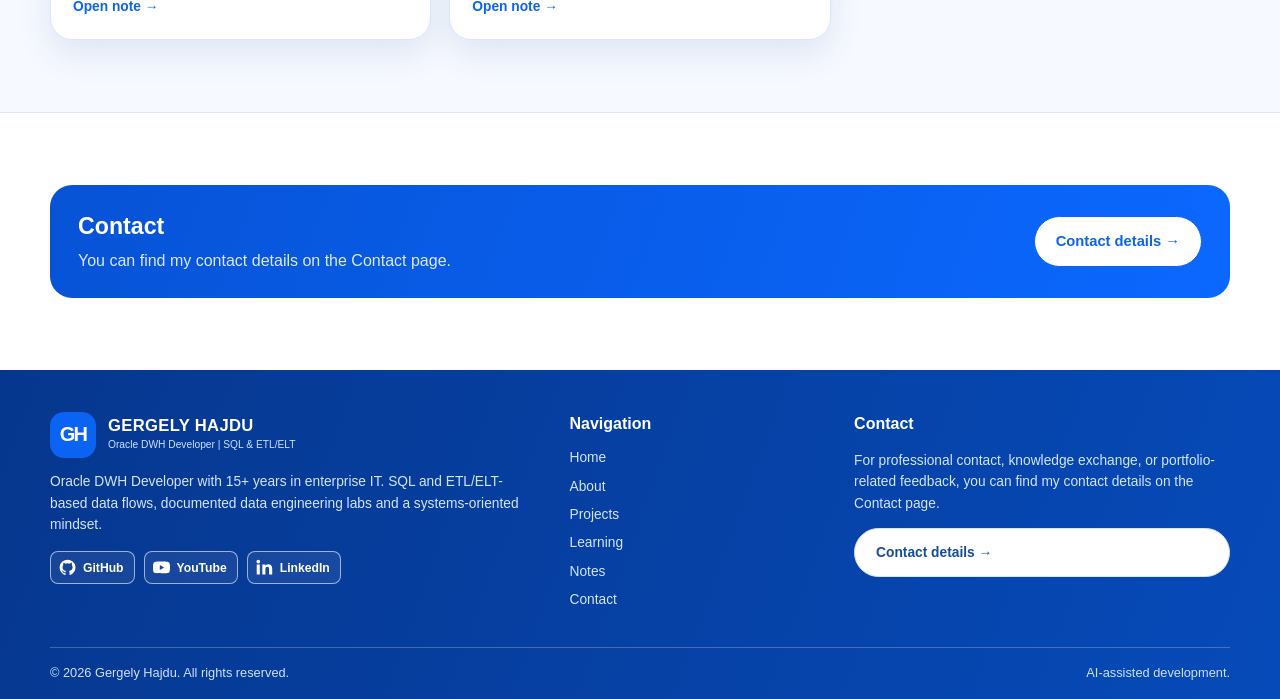
==== commit f2972733: "Refine portfolio content and expand learning sections" ====
--- a/en/index.html
+++ b/en/index.html
@@ -79,7 +79,7 @@
                 <span class="accent"> Clear data. </span>
               </h1>
               <p>
-                With more than 15 years of enterprise IT experience, I work as an Oracle DWH Developer. I build
+                I have been working in large enterprise IT environments for more than 15 years, and I currently work as an Oracle DWH developer. I build
                 SQL-based data processing, data publishing and ETL/ELT-style workflows with a systems-oriented mindset.
                 I turn complex source data into verifiable, reliable and usable information for data publication,
                 reporting and downstream use.
@@ -272,7 +272,7 @@
                 />
               </span>
               <h3>Documented portfolio work</h3>
-              <p>GitHub-ready practice materials, SQL exercises, labs and clear technical documentation.</p>
+              <p>Practice materials, SQL exercises, labs and clear technical documentation published on GitHub.</p>
             </article>
             <article class="card focus-card">
               <span class="icon-bubble">
--- a/assets/css/style.css
+++ b/assets/css/style.css
@@ -1737,3 +1737,62 @@
     transition-duration: 0.01ms !important;
   }
 }
+
+
+/* Learning: collapsible course list inside training cards */
+.learning-course-details {
+  margin-top: 18px;
+  padding-top: 16px;
+  border-top: 1px solid var(--line);
+}
+
+.learning-course-details summary {
+  display: flex;
+  align-items: center;
+  justify-content: space-between;
+  gap: 12px;
+  color: var(--blue);
+  font-size: 0.9rem;
+  font-weight: 800;
+  cursor: pointer;
+  list-style: none;
+}
+
+.learning-course-details summary::-webkit-details-marker {
+  display: none;
+}
+
+.learning-course-details summary::after {
+  content: "";
+  width: 8px;
+  height: 8px;
+  flex: 0 0 8px;
+  border-right: 2px solid var(--blue);
+  border-bottom: 2px solid var(--blue);
+  transform: rotate(45deg);
+  transition: transform 0.18s ease;
+  margin-right: 4px;
+}
+
+.learning-course-details[open] summary::after {
+  transform: rotate(225deg);
+}
+
+.learning-course-list {
+  list-style: none;
+  margin: 14px 0 0;
+  padding: 0;
+  border-top: 1px solid var(--line);
+}
+
+.learning-course-list li {
+  padding: 11px 0;
+  border-bottom: 1px solid var(--line);
+  font-size: 0.88rem;
+  color: var(--ink);
+}
+
+.learning-course-list li:last-child {
+  border-bottom: 0;
+  padding-bottom: 0;
+}
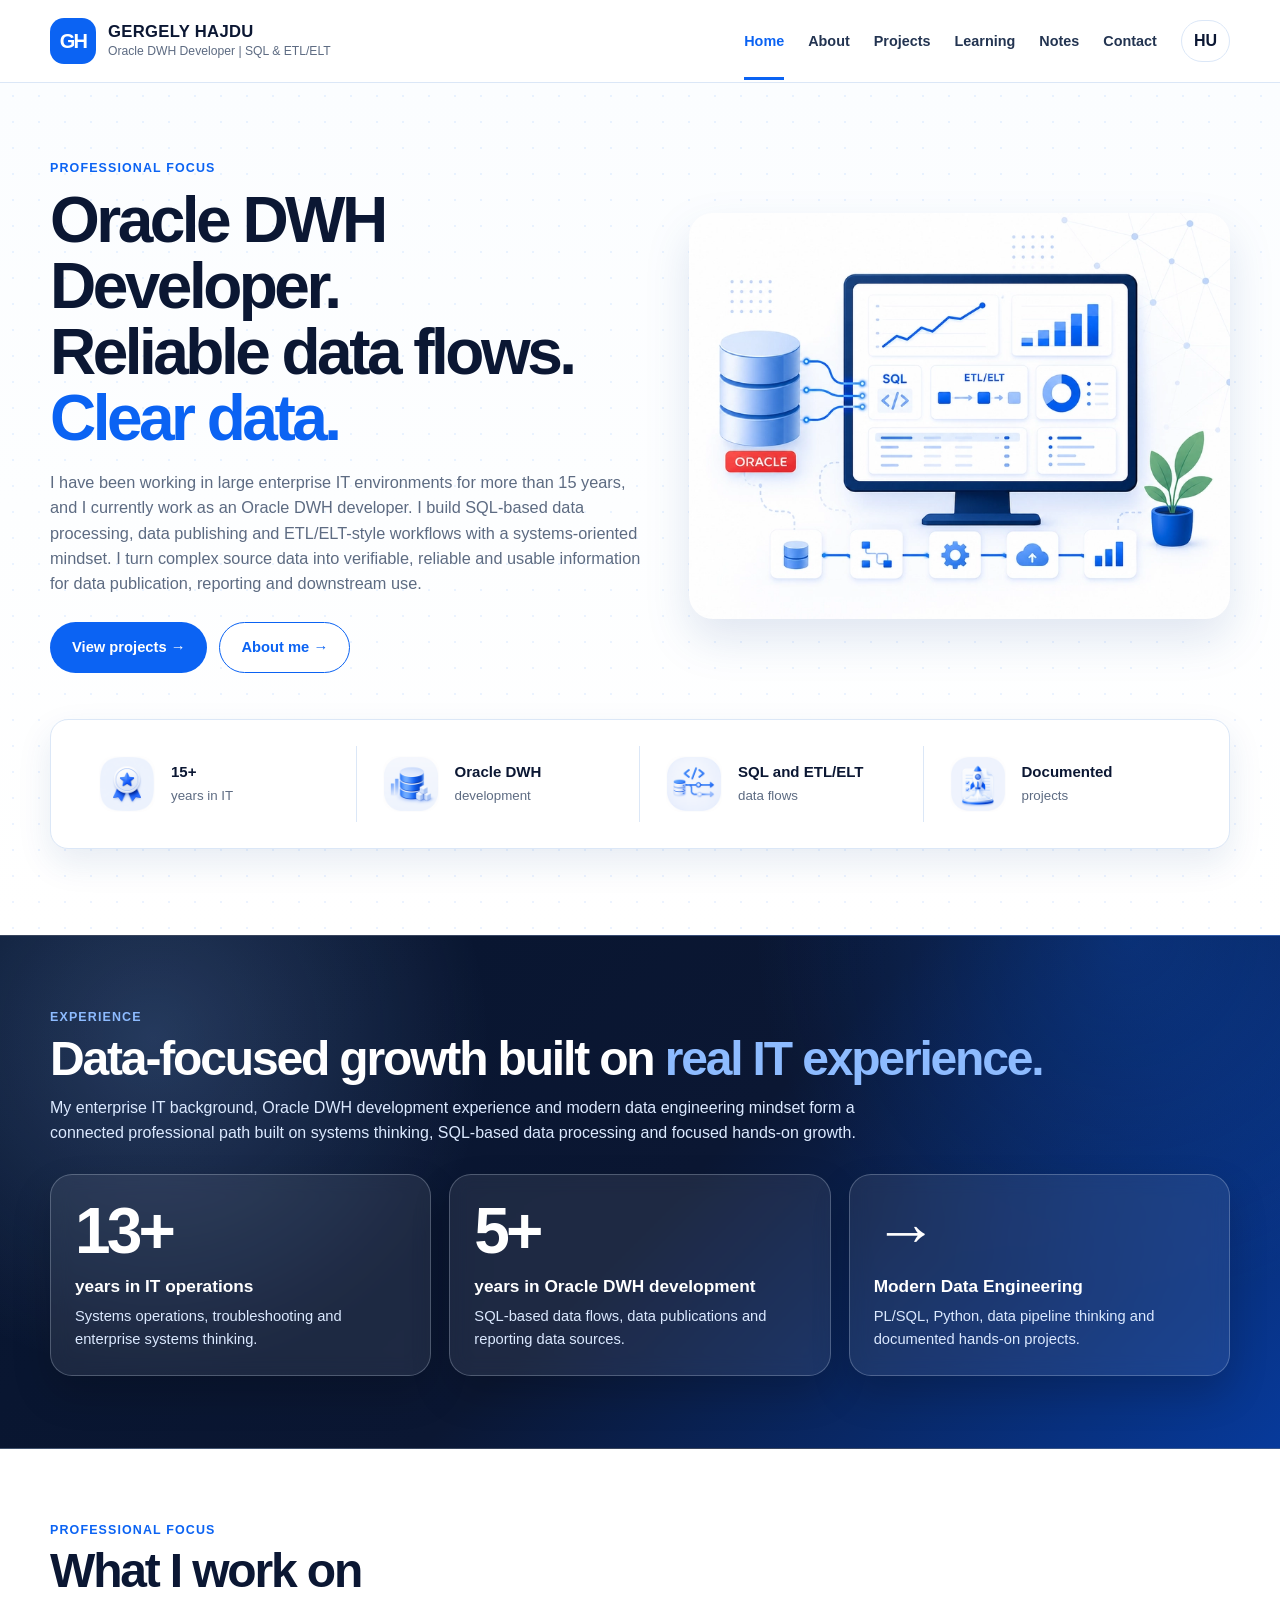
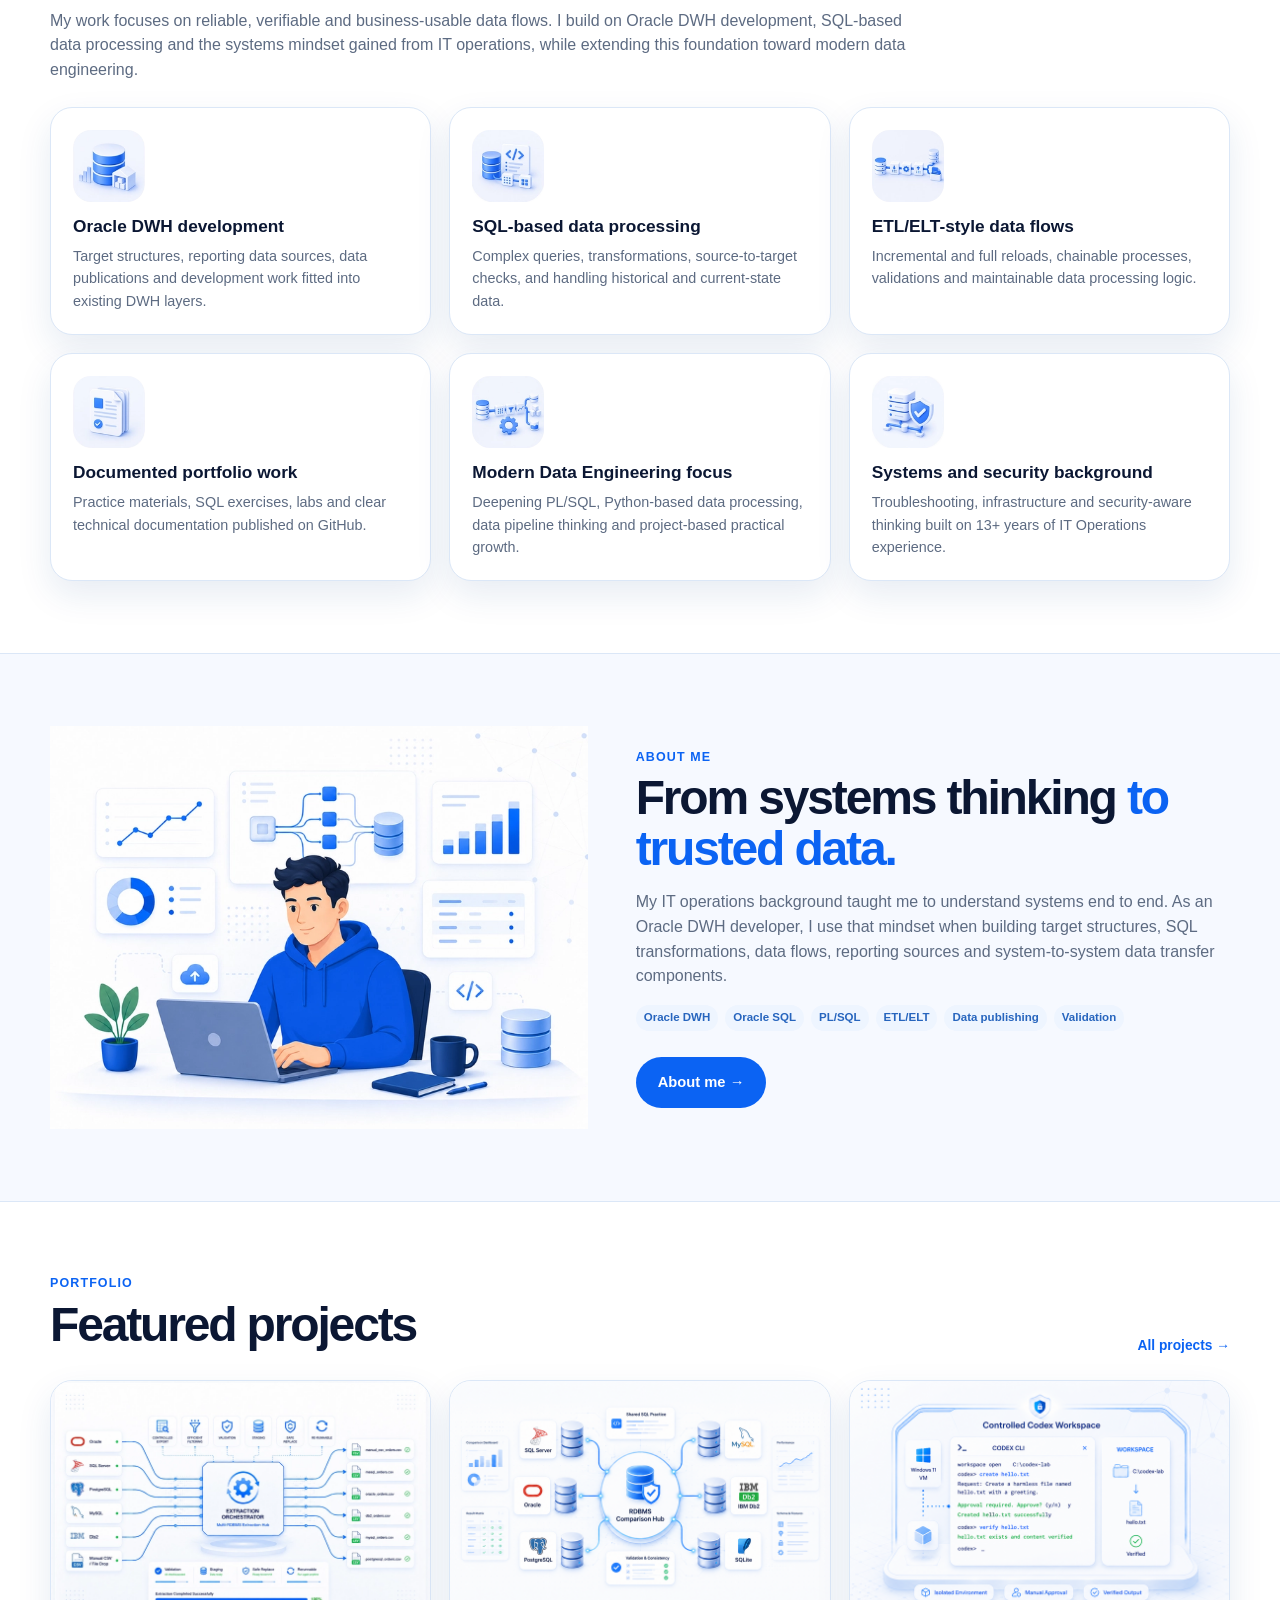
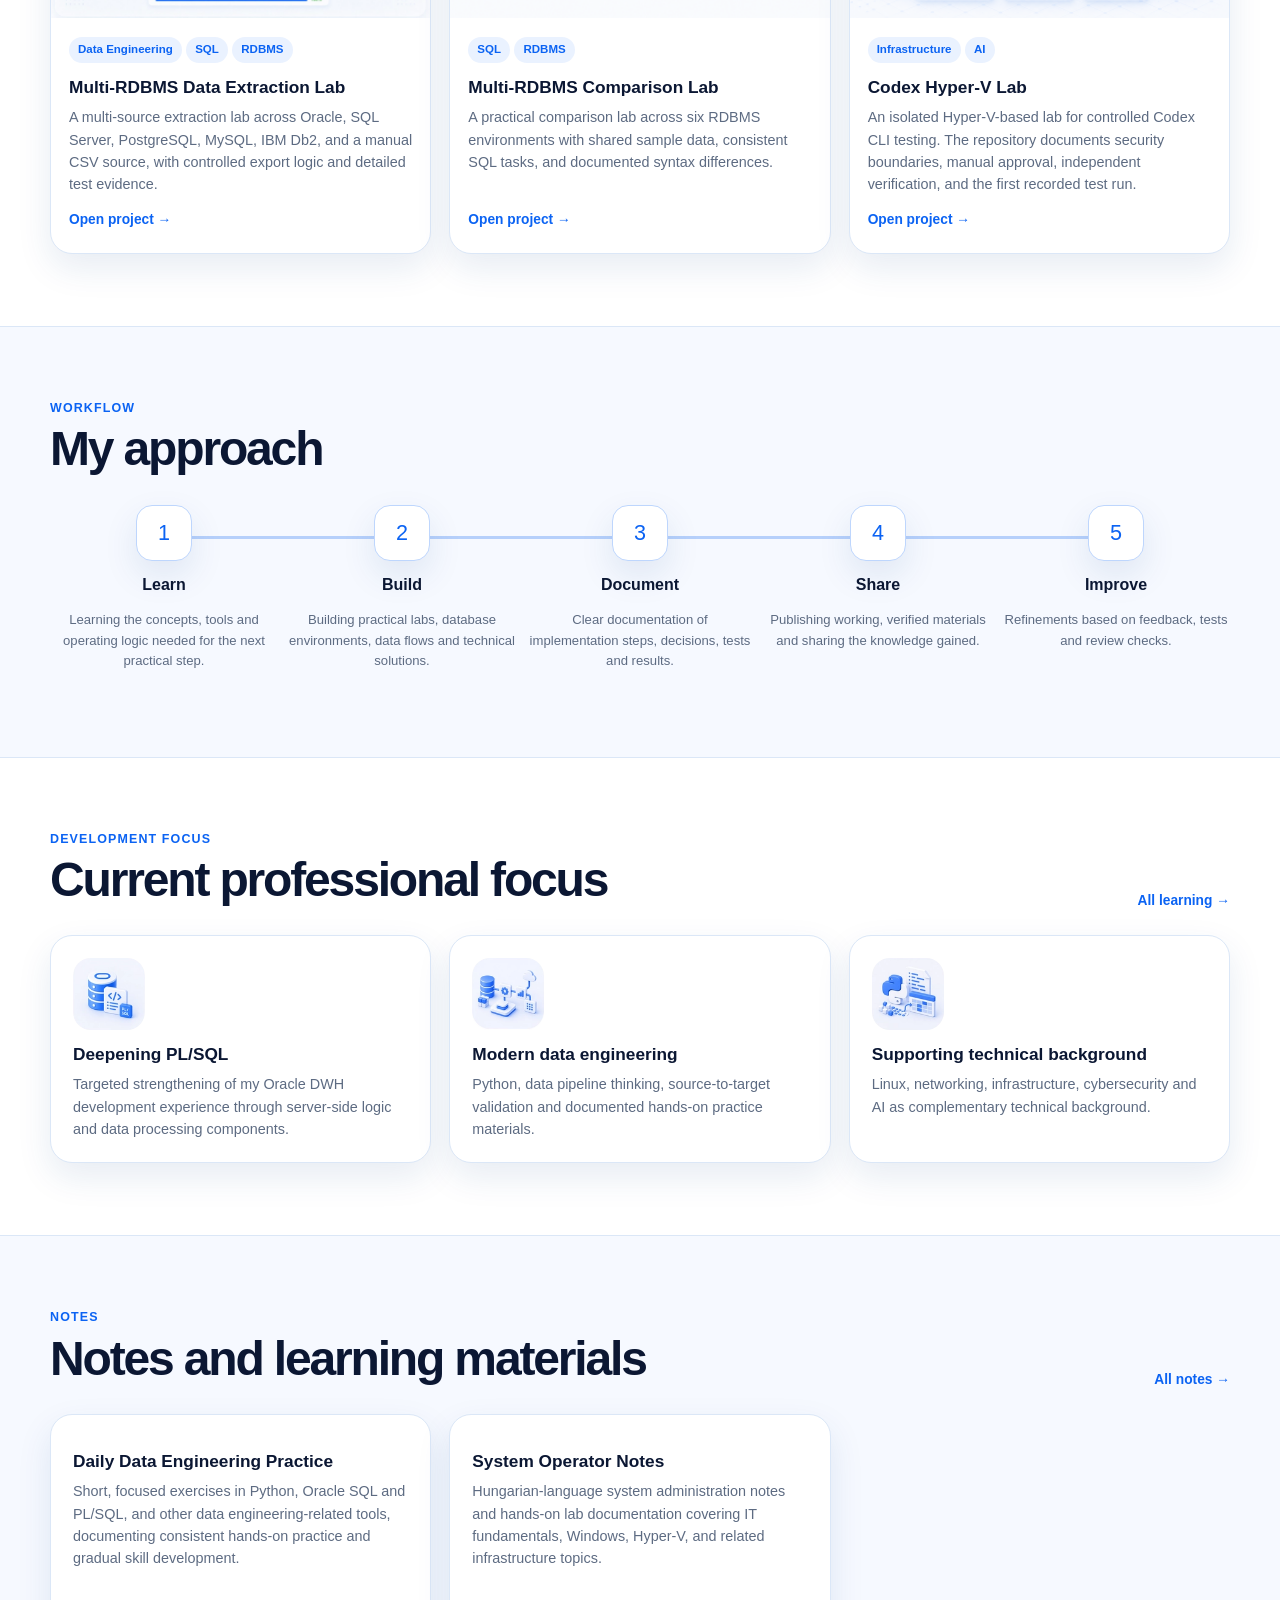
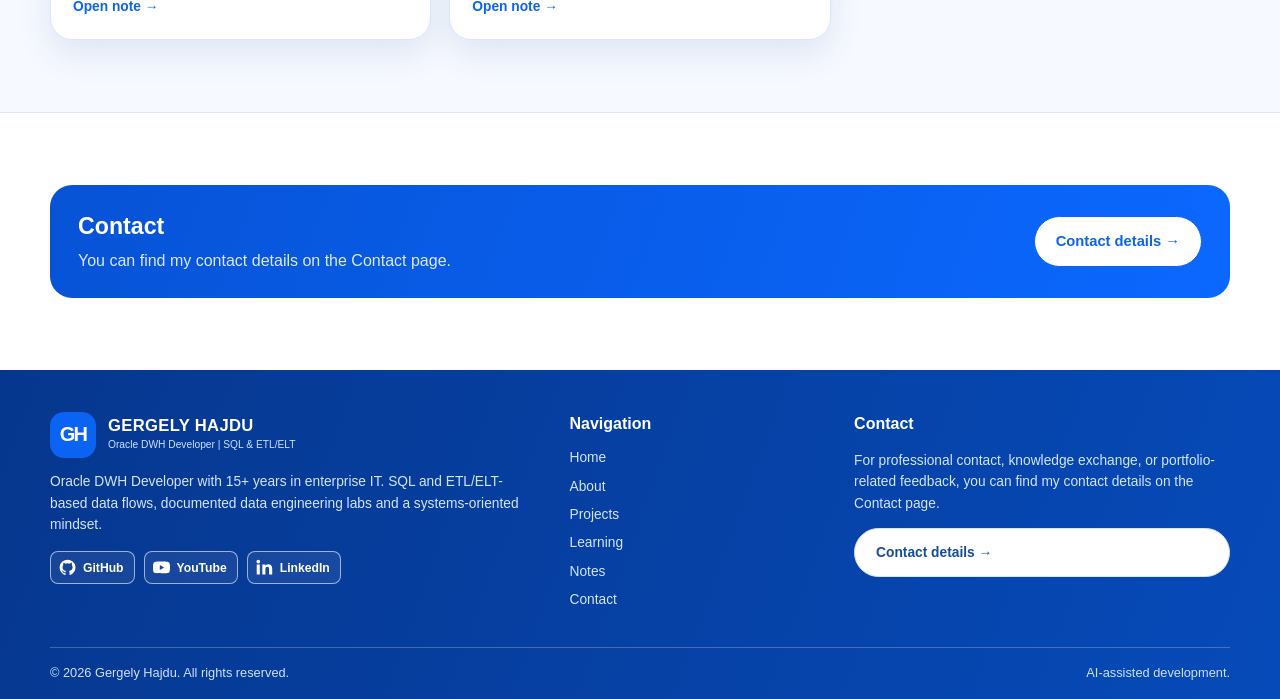
==== commit e3fb821f: "Correct English portfolio wording" ====
--- a/en/index.html
+++ b/en/index.html
@@ -180,12 +180,12 @@
           <div class="home-experience-grid">
             <article class="home-experience-card">
               <strong class="home-experience-value"> 13+ </strong>
-              <h3>years IT Operations</h3>
+              <h3>years in IT operations</h3>
               <p>Systems operations, troubleshooting and enterprise systems thinking.</p>
             </article>
             <article class="home-experience-card">
               <strong class="home-experience-value"> 5+ </strong>
-              <h3>years Oracle DWH</h3>
+              <h3>years in Oracle DWH development</h3>
               <p>SQL-based data flows, data publications and reporting data sources.</p>
             </article>
             <article class="home-experience-card">
